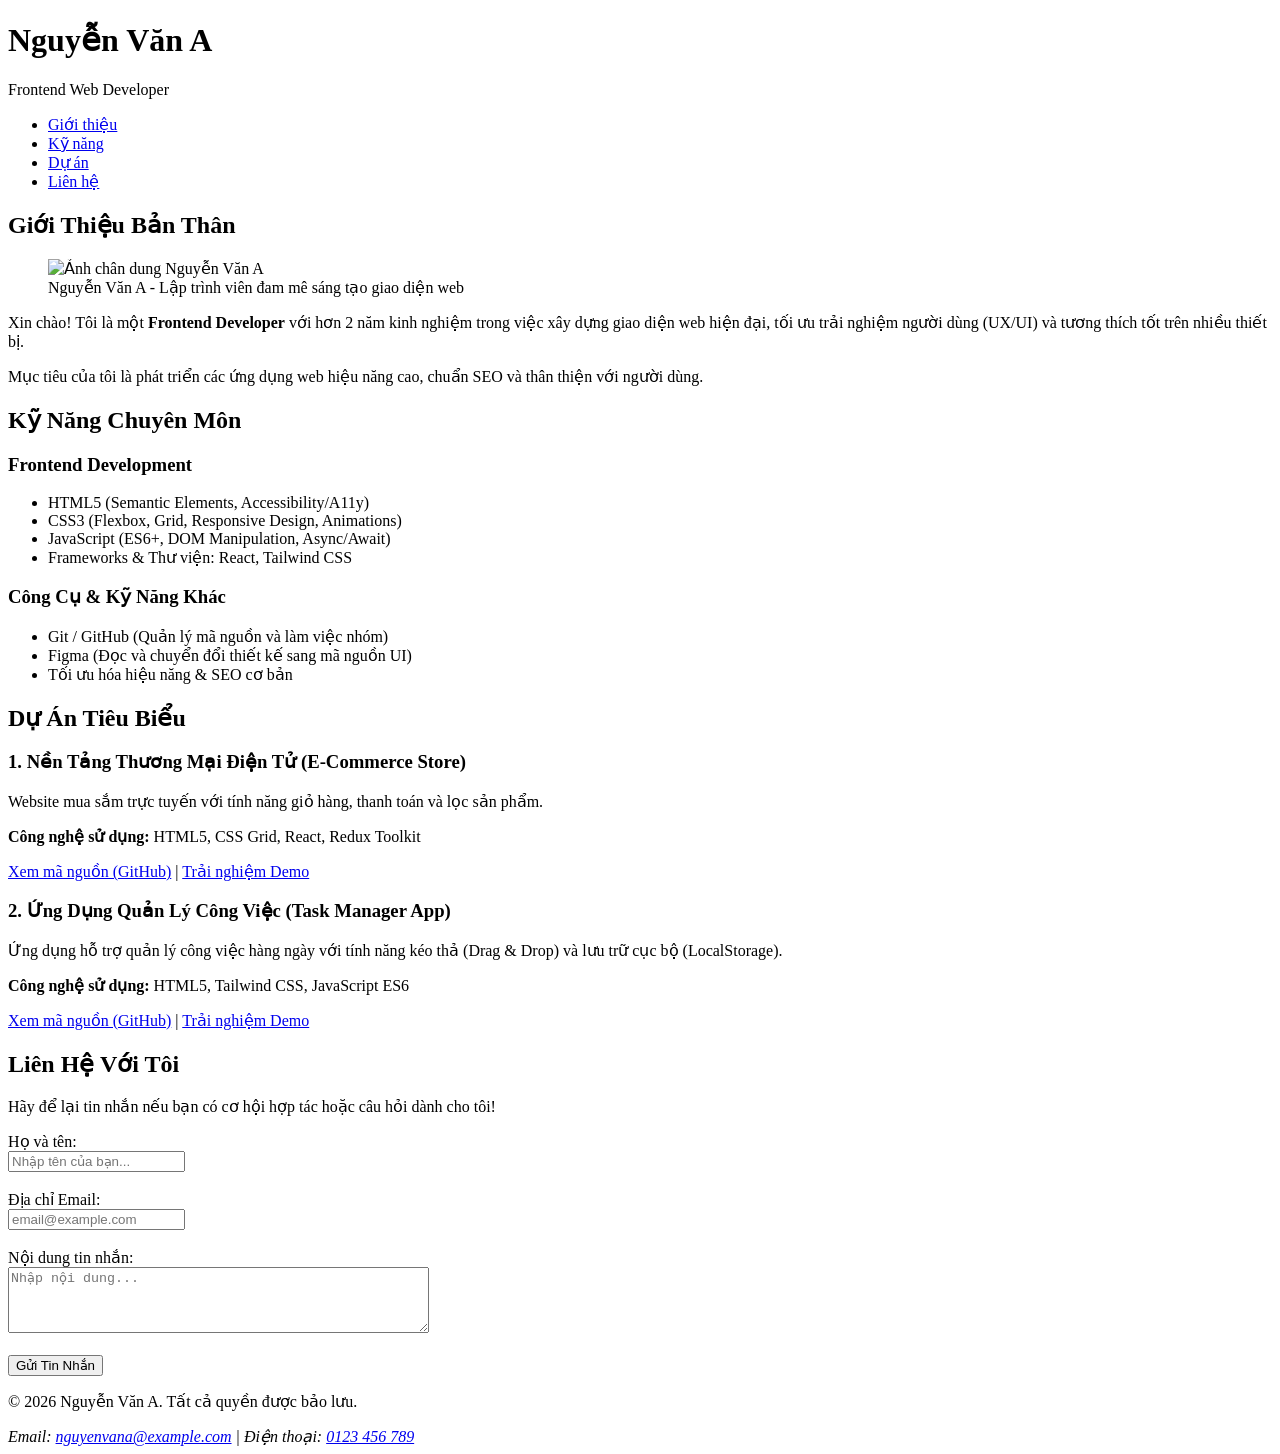
==== index.html @ a8790e59 "trang_gioi_thieu" ====
<!DOCTYPE html>
<html lang="vi">
<head>
    <meta charset="UTF-8">
    <meta name="viewport" content="width=device-width, initial-scale=1.0">
    <meta name="description" content="Portfolio cá nhân - Lập trình viên Web Frontend">
    <title>Portfolio Cá Nhân | Nguyễn Văn A</title>
</head>
<body>

    <!-- ==========================================
         1. KHỐI HEADER (<header>)
         - Vai trò ngữ nghĩa: Đại diện cho phần đầu trang, chứa thông tin định danh (Logo/Tên) 
           và điều hướng chính của trang web.
    ========================================== -->
    <header>
        <div class="logo">
            <!-- <h1>: Tiêu đề quan trọng nhất của trang web (Heading Level 1) -->
            <h1>Nguyễn Văn A</h1>
            <p>Frontend Web Developer</p>
        </div>

        <!-- ==========================================
             KHỐI NAV (<nav>)
             - Vai trò ngữ nghĩa: Chứa danh sách các liên kết điều hướng chính (navigation menu) 
               giúp người dùng và công cụ tìm kiếm dễ dàng duyệt qua các phần của website.
        ========================================== -->
        <nav aria-label="Điều hướng chính">
            <ul>
                <li><a href="#about">Giới thiệu</a></li>
                <li><a href="#skills">Kỹ năng</a></li>
                <li><a href="#projects">Dự án</a></li>
                <li><a href="#contact">Liên hệ</a></li>
            </ul>
        </nav>
    </header>

    <!-- ==========================================
         2. KHỐI MAIN (<main>)
         - Vai trò ngữ nghĩa: Chứa nội dung chính, độc nhất của tài liệu HTML.
           Mỗi trang chỉ nên có DUY NHẤT một thẻ <main> và không chứa nội dung lặp lại 
           như header, footer hay sidebar chung.
    ========================================== -->
    <main>

        <!-- ==========================================
             SECTION 1: GIỚI THIỆU BẢN THÂN (<section id="about">)
             - Vai trò ngữ nghĩa: Định nghĩa một phân đoạn nội dung độc lập theo chủ đề 
               (ở đây là giới thiệu tóm tắt bản thân và định hướng).
        ========================================== -->
        <section id="about" aria-labelledby="about-heading">
            <h2 id="about-heading">Giới Thiệu Bản Thân</h2>
            <article>
                <!-- <figure> & <figcaption>: Chứa hình ảnh minh họa và chú thích đi kèm -->
                <figure>
                    <img src="avatar.jpg" alt="Ảnh chân dung Nguyễn Văn A" width="180" height="180">
                    <figcaption>Nguyễn Văn A - Lập trình viên đam mê sáng tạo giao diện web</figcaption>
                </figure>
                <p>
                    Xin chào! Tôi là một <strong>Frontend Developer</strong> với hơn 2 năm kinh nghiệm trong việc xây dựng
                    giao diện web hiện đại, tối ưu trải nghiệm người dùng (UX/UI) và tương thích tốt trên nhiều thiết bị.
                </p>
                <p>
                    Mục tiêu của tôi là phát triển các ứng dụng web hiệu năng cao, chuẩn SEO và thân thiện với người dùng.
                </p>
            </article>
        </section>

        <!-- ==========================================
             SECTION 2: KỸ NĂNG CHUYÊN MÔN (<section id="skills">)
             - Vai trò ngữ nghĩa: Phân đoạn nội dung liệt kê các kỹ năng công nghệ và công cụ sử dụng.
        ========================================== -->
        <section id="skills" aria-labelledby="skills-heading">
            <h2 id="skills-heading">Kỹ Năng Chuyên Môn</h2>
            
            <div>
                <h3>Frontend Development</h3>
                <ul>
                    <li>HTML5 (Semantic Elements, Accessibility/A11y)</li>
                    <li>CSS3 (Flexbox, Grid, Responsive Design, Animations)</li>
                    <li>JavaScript (ES6+, DOM Manipulation, Async/Await)</li>
                    <li>Frameworks & Thư viện: React, Tailwind CSS</li>
                </ul>
            </div>

            <div>
                <h3>Công Cụ & Kỹ Năng Khác</h3>
                <ul>
                    <li>Git / GitHub (Quản lý mã nguồn và làm việc nhóm)</li>
                    <li>Figma (Đọc và chuyển đổi thiết kế sang mã nguồn UI)</li>
                    <li>Tối ưu hóa hiệu năng & SEO cơ bản</li>
                </ul>
            </div>
        </section>

        <!-- ==========================================
             SECTION 3: DỰ ÁN TIÊU BIỂU (<section id="projects">)
             - Vai trò ngữ nghĩa: Phân đoạn trưng bày các sản phẩm/dự án đã hoàn thành.
             - <article>: Mỗi dự án là một khối nội dung độc lập, có thể tái sử dụng hoặc trích xuất riêng biệt.
        ========================================== -->
        <section id="projects" aria-labelledby="projects-heading">
            <h2 id="projects-heading">Dự Án Tiêu Biểu</h2>

            <!-- Dự án 1 -->
            <article>
                <h3>1. Nền Tảng Thương Mại Điện Tử (E-Commerce Store)</h3>
                <p>Website mua sắm trực tuyến với tính năng giỏ hàng, thanh toán và lọc sản phẩm.</p>
                <p><strong>Công nghệ sử dụng:</strong> HTML5, CSS Grid, React, Redux Toolkit</p>
                <p>
                    <a href="https://github.com/example/ecommerce" target="_blank" rel="noopener noreferrer">Xem mã nguồn (GitHub)</a> | 
                    <a href="https://example.com/demo1" target="_blank" rel="noopener noreferrer">Trải nghiệm Demo</a>
                </p>
            </article>

            <!-- Dự án 2 -->
            <article>
                <h3>2. Ứng Dụng Quản Lý Công Việc (Task Manager App)</h3>
                <p>Ứng dụng hỗ trợ quản lý công việc hàng ngày với tính năng kéo thả (Drag & Drop) và lưu trữ cục bộ (LocalStorage).</p>
                <p><strong>Công nghệ sử dụng:</strong> HTML5, Tailwind CSS, JavaScript ES6</p>
                <p>
                    <a href="https://github.com/example/task-manager" target="_blank" rel="noopener noreferrer">Xem mã nguồn (GitHub)</a> | 
                    <a href="https://example.com/demo2" target="_blank" rel="noopener noreferrer">Trải nghiệm Demo</a>
                </p>
            </article>
        </section>

        <!-- ==========================================
             SECTION 4: LIÊN HỆ (<section id="contact">)
             - Vai trò ngữ nghĩa: Phân đoạn cung cấp form hoặc thông tin kết nối trực tiếp.
        ========================================== -->
        <section id="contact" aria-labelledby="contact-heading">
            <h2 id="contact-heading">Liên Hệ Với Tôi</h2>
            <p>Hãy để lại tin nhắn nếu bạn có cơ hội hợp tác hoặc câu hỏi dành cho tôi!</p>
            
            <form action="#" method="post">
                <div>
                    <label for="name">Họ và tên:</label><br>
                    <input type="text" id="name" name="name" required placeholder="Nhập tên của bạn...">
                </div>
                <br>
                <div>
                    <label for="email">Địa chỉ Email:</label><br>
                    <input type="email" id="email" name="email" required placeholder="email@example.com">
                </div>
                <br>
                <div>
                    <label for="message">Nội dung tin nhắn:</label><br>
                    <textarea id="message" name="message" rows="4" cols="50" required placeholder="Nhập nội dung..."></textarea>
                </div>
                <br>
                <button type="submit">Gửi Tin Nhắn</button>
            </form>
        </section>

    </main>

    <!-- ==========================================
         3. KHỐI FOOTER (<footer>)
         - Vai trò ngữ nghĩa: Chân trang web, chứa thông tin bản quyền, liên kết mạng xã hội 
           hoặc thông tin pháp lý bổ sung.
    ========================================== -->
    <footer>
        <p>&copy; 2026 Nguyễn Văn A. Tất cả quyền được bảo lưu.</p>
        <!-- Thẻ <address>: Dùng riêng cho thông tin liên lạc của tác giả/chủ sở hữu -->
        <address>
            Email: <a href="mailto:nguyenvana@example.com">nguyenvana@example.com</a> | 
            Điện thoại: <a href="tel:+84123456789">0123 456 789</a>
        </address>
    </footer>

</body>
</html>
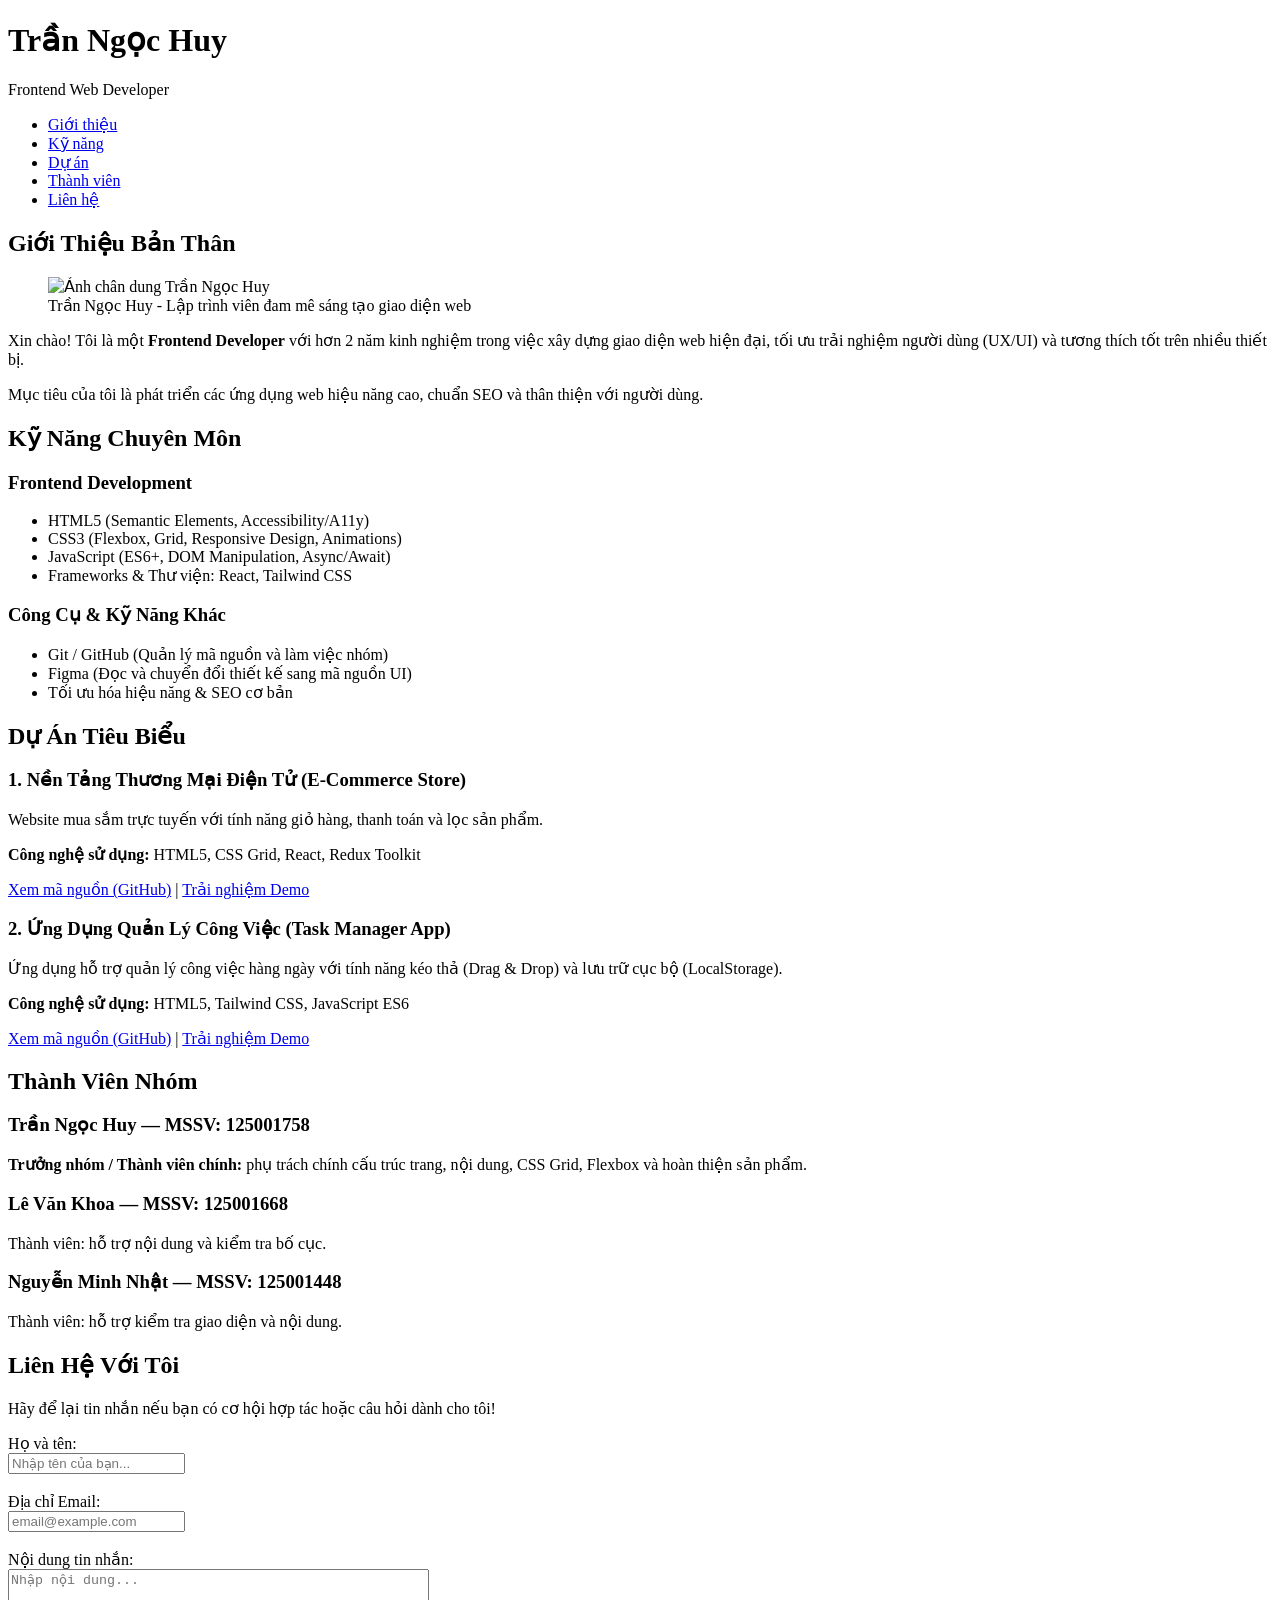
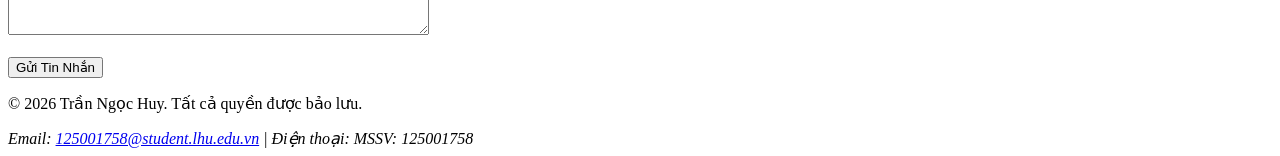
==== commit 76e01e9e: "Add files via upload" ====
--- a/index.html
+++ b/index.html
@@ -4,7 +4,7 @@
     <meta charset="UTF-8">
     <meta name="viewport" content="width=device-width, initial-scale=1.0">
     <meta name="description" content="Portfolio cá nhân - Lập trình viên Web Frontend">
-    <title>Portfolio Cá Nhân | Nguyễn Văn A</title>
+    <title>Portfolio Cá Nhân | Trần Ngọc Huy</title>
 </head>
 <body>
 
@@ -16,7 +16,7 @@
     <header>
         <div class="logo">
             <!-- <h1>: Tiêu đề quan trọng nhất của trang web (Heading Level 1) -->
-            <h1>Nguyễn Văn A</h1>
+            <h1>Trần Ngọc Huy</h1>
             <p>Frontend Web Developer</p>
         </div>
 
@@ -30,6 +30,7 @@
                 <li><a href="#about">Giới thiệu</a></li>
                 <li><a href="#skills">Kỹ năng</a></li>
                 <li><a href="#projects">Dự án</a></li>
+                <li><a href="#team">Thành viên</a></li>
                 <li><a href="#contact">Liên hệ</a></li>
             </ul>
         </nav>
@@ -53,8 +54,8 @@
             <article>
                 <!-- <figure> & <figcaption>: Chứa hình ảnh minh họa và chú thích đi kèm -->
                 <figure>
-                    <img src="avatar.jpg" alt="Ảnh chân dung Nguyễn Văn A" width="180" height="180">
-                    <figcaption>Nguyễn Văn A - Lập trình viên đam mê sáng tạo giao diện web</figcaption>
+                    <img src="avatar.jpg" alt="Ảnh chân dung Trần Ngọc Huy" width="180" height="180">
+                    <figcaption>Trần Ngọc Huy - Lập trình viên đam mê sáng tạo giao diện web</figcaption>
                 </figure>
                 <p>
                     Xin chào! Tôi là một <strong>Frontend Developer</strong> với hơn 2 năm kinh nghiệm trong việc xây dựng
@@ -124,6 +125,22 @@
             </article>
         </section>
 
+        <section id="team" aria-labelledby="team-heading">
+            <h2 id="team-heading">Thành Viên Nhóm</h2>
+            <article>
+                <h3>Trần Ngọc Huy — MSSV: 125001758</h3>
+                <p><strong>Trưởng nhóm / Thành viên chính:</strong> phụ trách chính cấu trúc trang, nội dung, CSS Grid, Flexbox và hoàn thiện sản phẩm.</p>
+            </article>
+            <article>
+                <h3>Lê Văn Khoa — MSSV: 125001668</h3>
+                <p>Thành viên: hỗ trợ nội dung và kiểm tra bố cục.</p>
+            </article>
+            <article>
+                <h3>Nguyễn Minh Nhật — MSSV: 125001448</h3>
+                <p>Thành viên: hỗ trợ kiểm tra giao diện và nội dung.</p>
+            </article>
+        </section>
+
         <!-- ==========================================
              SECTION 4: LIÊN HỆ (<section id="contact">)
              - Vai trò ngữ nghĩa: Phân đoạn cung cấp form hoặc thông tin kết nối trực tiếp.
@@ -160,11 +177,11 @@
            hoặc thông tin pháp lý bổ sung.
     ========================================== -->
     <footer>
-        <p>&copy; 2026 Nguyễn Văn A. Tất cả quyền được bảo lưu.</p>
+        <p>&copy; 2026 Trần Ngọc Huy. Tất cả quyền được bảo lưu.</p>
         <!-- Thẻ <address>: Dùng riêng cho thông tin liên lạc của tác giả/chủ sở hữu -->
         <address>
-            Email: <a href="mailto:nguyenvana@example.com">nguyenvana@example.com</a> | 
-            Điện thoại: <a href="tel:+84123456789">0123 456 789</a>
+            Email: <a href="mailto:125001758@student.lhu.edu.vn">125001758@student.lhu.edu.vn</a> | 
+            Điện thoại: <span>MSSV: 125001758</span>
         </address>
     </footer>
 
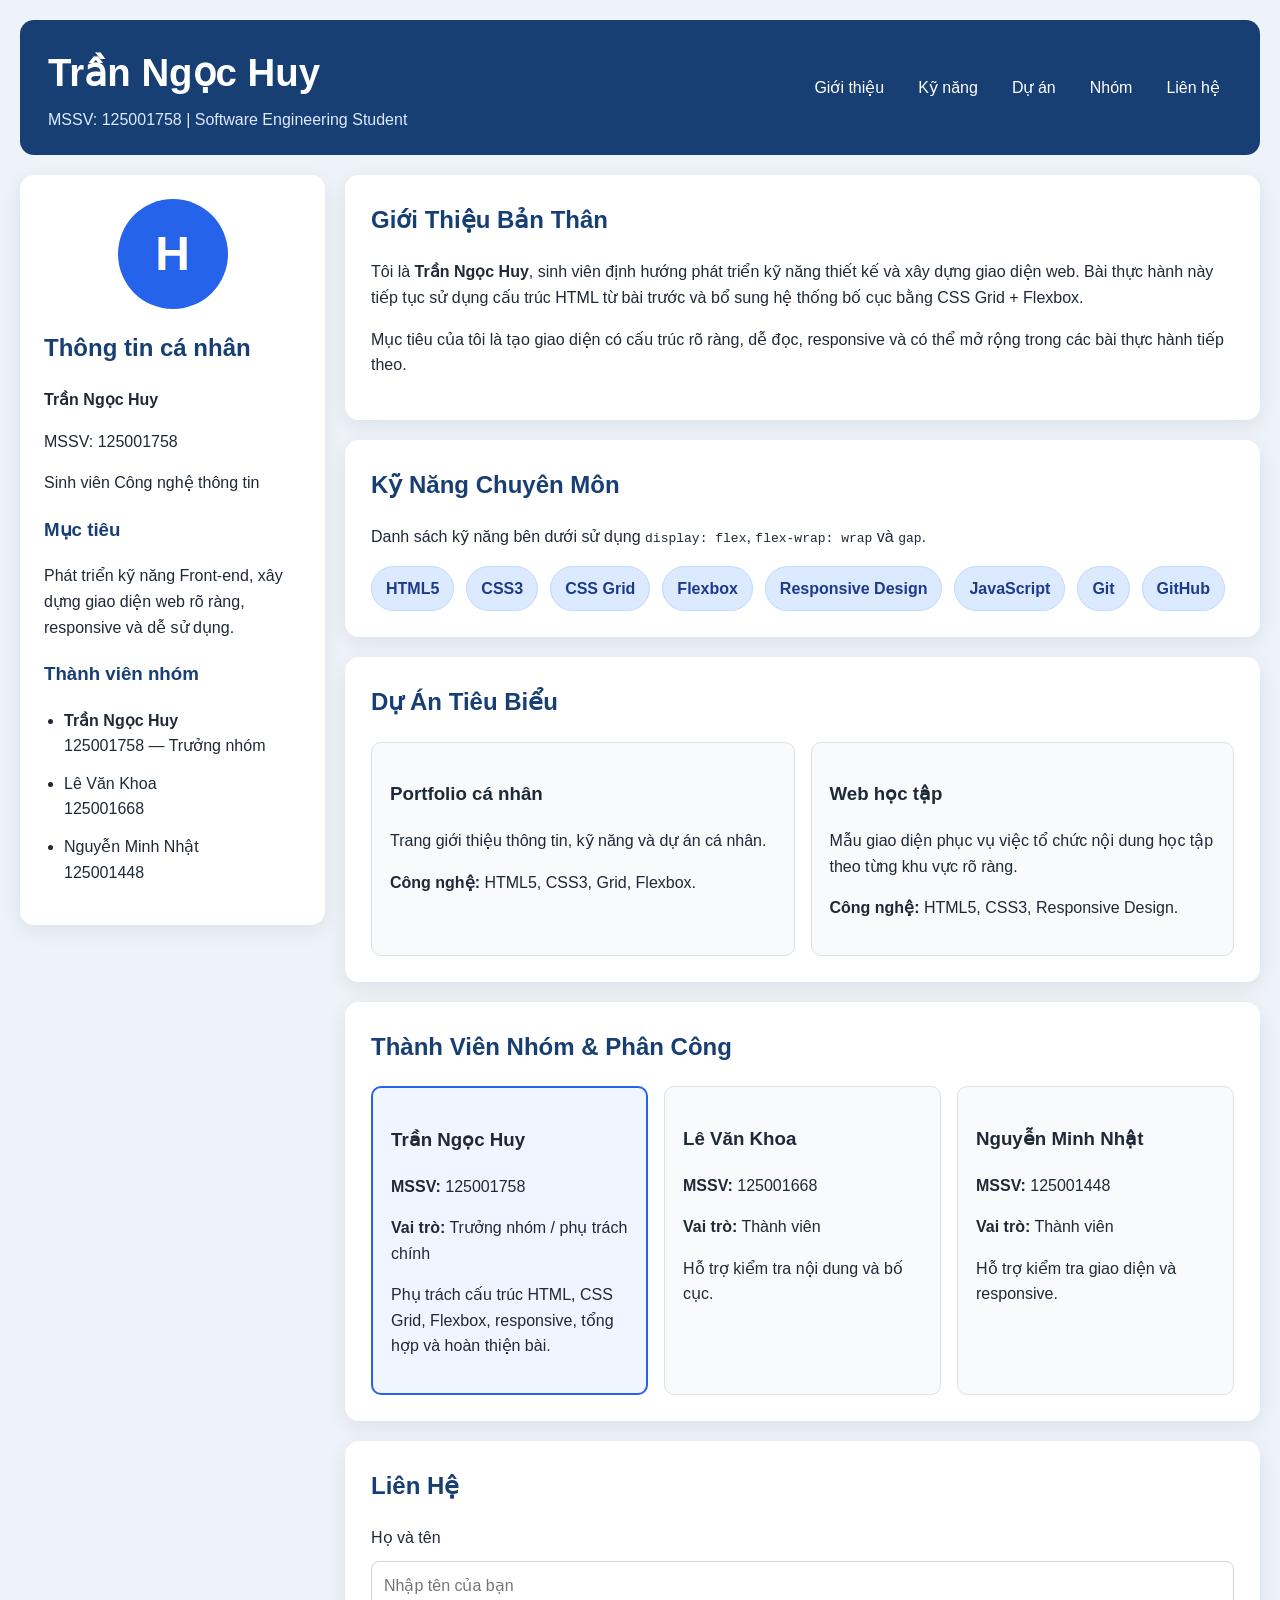
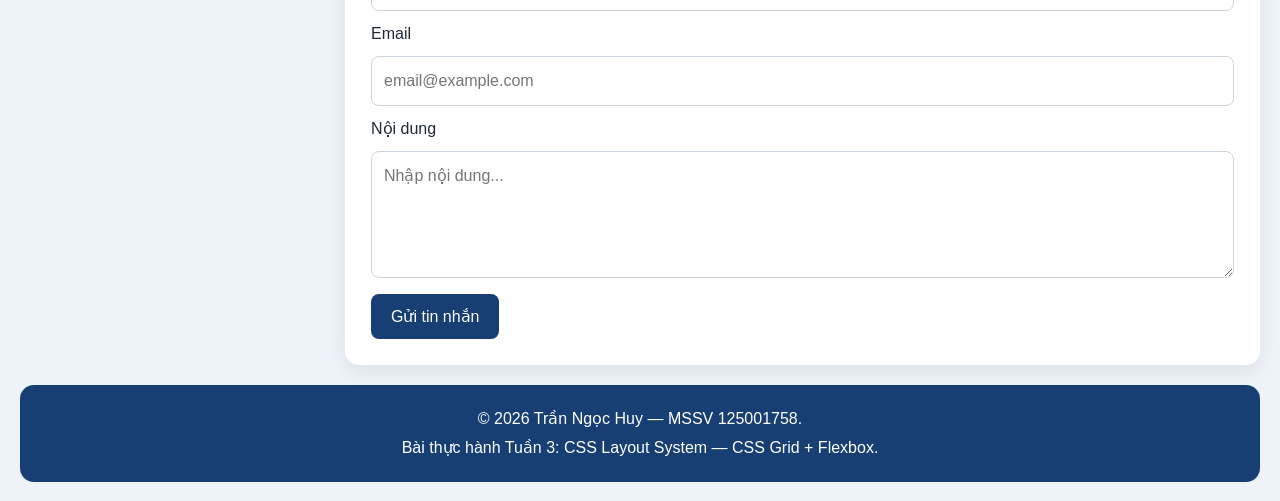
==== commit d750acc3: "Bai 3" ====
--- a/index.html
+++ b/index.html
@@ -3,187 +3,143 @@
 <head>
     <meta charset="UTF-8">
     <meta name="viewport" content="width=device-width, initial-scale=1.0">
-    <meta name="description" content="Portfolio cá nhân - Lập trình viên Web Frontend">
+    <meta name="description" content="Portfolio cá nhân - Bài thực hành CSS Grid và Flexbox">
     <title>Portfolio Cá Nhân | Trần Ngọc Huy</title>
+    <link rel="stylesheet" href="style.css">
 </head>
-<body>
 
-    <!-- ==========================================
-         1. KHỐI HEADER (<header>)
-         - Vai trò ngữ nghĩa: Đại diện cho phần đầu trang, chứa thông tin định danh (Logo/Tên) 
-           và điều hướng chính của trang web.
-    ========================================== -->
-    <header>
+<body class="page-layout">
+
+    <header class="site-header">
         <div class="logo">
-            <!-- <h1>: Tiêu đề quan trọng nhất của trang web (Heading Level 1) -->
             <h1>Trần Ngọc Huy</h1>
-            <p>Frontend Web Developer</p>
+            <p>MSSV: 125001758 | Software Engineering Student</p>
         </div>
 
-        <!-- ==========================================
-             KHỐI NAV (<nav>)
-             - Vai trò ngữ nghĩa: Chứa danh sách các liên kết điều hướng chính (navigation menu) 
-               giúp người dùng và công cụ tìm kiếm dễ dàng duyệt qua các phần của website.
-        ========================================== -->
         <nav aria-label="Điều hướng chính">
-            <ul>
+            <ul class="nav-list">
                 <li><a href="#about">Giới thiệu</a></li>
                 <li><a href="#skills">Kỹ năng</a></li>
                 <li><a href="#projects">Dự án</a></li>
-                <li><a href="#team">Thành viên</a></li>
+                <li><a href="#team">Nhóm</a></li>
                 <li><a href="#contact">Liên hệ</a></li>
             </ul>
         </nav>
     </header>
 
-    <!-- ==========================================
-         2. KHỐI MAIN (<main>)
-         - Vai trò ngữ nghĩa: Chứa nội dung chính, độc nhất của tài liệu HTML.
-           Mỗi trang chỉ nên có DUY NHẤT một thẻ <main> và không chứa nội dung lặp lại 
-           như header, footer hay sidebar chung.
-    ========================================== -->
-    <main>
+    <aside class="sidebar" aria-label="Thông tin nhanh">
+        <div class="avatar" aria-hidden="true">H</div>
 
-        <!-- ==========================================
-             SECTION 1: GIỚI THIỆU BẢN THÂN (<section id="about">)
-             - Vai trò ngữ nghĩa: Định nghĩa một phân đoạn nội dung độc lập theo chủ đề 
-               (ở đây là giới thiệu tóm tắt bản thân và định hướng).
-        ========================================== -->
-        <section id="about" aria-labelledby="about-heading">
-            <h2 id="about-heading">Giới Thiệu Bản Thân</h2>
-            <article>
-                <!-- <figure> & <figcaption>: Chứa hình ảnh minh họa và chú thích đi kèm -->
-                <figure>
-                    <img src="avatar.jpg" alt="Ảnh chân dung Trần Ngọc Huy" width="180" height="180">
-                    <figcaption>Trần Ngọc Huy - Lập trình viên đam mê sáng tạo giao diện web</figcaption>
-                </figure>
-                <p>
-                    Xin chào! Tôi là một <strong>Frontend Developer</strong> với hơn 2 năm kinh nghiệm trong việc xây dựng
-                    giao diện web hiện đại, tối ưu trải nghiệm người dùng (UX/UI) và tương thích tốt trên nhiều thiết bị.
-                </p>
-                <p>
-                    Mục tiêu của tôi là phát triển các ứng dụng web hiệu năng cao, chuẩn SEO và thân thiện với người dùng.
-                </p>
-            </article>
+        <h2>Thông tin cá nhân</h2>
+        <p><strong>Trần Ngọc Huy</strong></p>
+        <p>MSSV: 125001758</p>
+        <p>Sinh viên Công nghệ thông tin</p>
+
+        <h3>Mục tiêu</h3>
+        <p>Phát triển kỹ năng Front-end, xây dựng giao diện web rõ ràng, responsive và dễ sử dụng.</p>
+
+        <h3>Thành viên nhóm</h3>
+        <ul class="member-list">
+            <li><strong>Trần Ngọc Huy</strong><br>125001758 — Trưởng nhóm</li>
+            <li>Lê Văn Khoa<br>125001668</li>
+            <li>Nguyễn Minh Nhật<br>125001448</li>
+        </ul>
+    </aside>
+
+    <main class="main-content">
+        <section id="about" class="card">
+            <h2>Giới Thiệu Bản Thân</h2>
+            <p>
+                Tôi là <strong>Trần Ngọc Huy</strong>, sinh viên định hướng phát triển kỹ năng thiết kế và xây dựng giao diện web.
+                Bài thực hành này tiếp tục sử dụng cấu trúc HTML từ bài trước và bổ sung hệ thống bố cục bằng CSS Grid + Flexbox.
+            </p>
+            <p>
+                Mục tiêu của tôi là tạo giao diện có cấu trúc rõ ràng, dễ đọc, responsive và có thể mở rộng trong các bài thực hành tiếp theo.
+            </p>
         </section>
 
-        <!-- ==========================================
-             SECTION 2: KỸ NĂNG CHUYÊN MÔN (<section id="skills">)
-             - Vai trò ngữ nghĩa: Phân đoạn nội dung liệt kê các kỹ năng công nghệ và công cụ sử dụng.
-        ========================================== -->
-        <section id="skills" aria-labelledby="skills-heading">
-            <h2 id="skills-heading">Kỹ Năng Chuyên Môn</h2>
-            
-            <div>
-                <h3>Frontend Development</h3>
-                <ul>
-                    <li>HTML5 (Semantic Elements, Accessibility/A11y)</li>
-                    <li>CSS3 (Flexbox, Grid, Responsive Design, Animations)</li>
-                    <li>JavaScript (ES6+, DOM Manipulation, Async/Await)</li>
-                    <li>Frameworks & Thư viện: React, Tailwind CSS</li>
-                </ul>
-            </div>
+        <section id="skills" class="card">
+            <h2>Kỹ Năng Chuyên Môn</h2>
+            <p>Danh sách kỹ năng bên dưới sử dụng <code>display: flex</code>, <code>flex-wrap: wrap</code> và <code>gap</code>.</p>
 
-            <div>
-                <h3>Công Cụ & Kỹ Năng Khác</h3>
-                <ul>
-                    <li>Git / GitHub (Quản lý mã nguồn và làm việc nhóm)</li>
-                    <li>Figma (Đọc và chuyển đổi thiết kế sang mã nguồn UI)</li>
-                    <li>Tối ưu hóa hiệu năng & SEO cơ bản</li>
-                </ul>
+            <div class="skills-list">
+                <span class="skill-tag">HTML5</span>
+                <span class="skill-tag">CSS3</span>
+                <span class="skill-tag">CSS Grid</span>
+                <span class="skill-tag">Flexbox</span>
+                <span class="skill-tag">Responsive Design</span>
+                <span class="skill-tag">JavaScript</span>
+                <span class="skill-tag">Git</span>
+                <span class="skill-tag">GitHub</span>
             </div>
         </section>
 
-        <!-- ==========================================
-             SECTION 3: DỰ ÁN TIÊU BIỂU (<section id="projects">)
-             - Vai trò ngữ nghĩa: Phân đoạn trưng bày các sản phẩm/dự án đã hoàn thành.
-             - <article>: Mỗi dự án là một khối nội dung độc lập, có thể tái sử dụng hoặc trích xuất riêng biệt.
-        ========================================== -->
-        <section id="projects" aria-labelledby="projects-heading">
-            <h2 id="projects-heading">Dự Án Tiêu Biểu</h2>
+        <section id="projects" class="card">
+            <h2>Dự Án Tiêu Biểu</h2>
 
-            <!-- Dự án 1 -->
-            <article>
-                <h3>1. Nền Tảng Thương Mại Điện Tử (E-Commerce Store)</h3>
-                <p>Website mua sắm trực tuyến với tính năng giỏ hàng, thanh toán và lọc sản phẩm.</p>
-                <p><strong>Công nghệ sử dụng:</strong> HTML5, CSS Grid, React, Redux Toolkit</p>
-                <p>
-                    <a href="https://github.com/example/ecommerce" target="_blank" rel="noopener noreferrer">Xem mã nguồn (GitHub)</a> | 
-                    <a href="https://example.com/demo1" target="_blank" rel="noopener noreferrer">Trải nghiệm Demo</a>
-                </p>
-            </article>
+            <div class="project-grid">
+                <article class="project-card">
+                    <h3>Portfolio cá nhân</h3>
+                    <p>Trang giới thiệu thông tin, kỹ năng và dự án cá nhân.</p>
+                    <p><strong>Công nghệ:</strong> HTML5, CSS3, Grid, Flexbox.</p>
+                </article>
 
-            <!-- Dự án 2 -->
-            <article>
-                <h3>2. Ứng Dụng Quản Lý Công Việc (Task Manager App)</h3>
-                <p>Ứng dụng hỗ trợ quản lý công việc hàng ngày với tính năng kéo thả (Drag & Drop) và lưu trữ cục bộ (LocalStorage).</p>
-                <p><strong>Công nghệ sử dụng:</strong> HTML5, Tailwind CSS, JavaScript ES6</p>
-                <p>
-                    <a href="https://github.com/example/task-manager" target="_blank" rel="noopener noreferrer">Xem mã nguồn (GitHub)</a> | 
-                    <a href="https://example.com/demo2" target="_blank" rel="noopener noreferrer">Trải nghiệm Demo</a>
-                </p>
-            </article>
+                <article class="project-card">
+                    <h3>Web học tập</h3>
+                    <p>Mẫu giao diện phục vụ việc tổ chức nội dung học tập theo từng khu vực rõ ràng.</p>
+                    <p><strong>Công nghệ:</strong> HTML5, CSS3, Responsive Design.</p>
+                </article>
+            </div>
         </section>
 
-        <section id="team" aria-labelledby="team-heading">
-            <h2 id="team-heading">Thành Viên Nhóm</h2>
-            <article>
-                <h3>Trần Ngọc Huy — MSSV: 125001758</h3>
-                <p><strong>Trưởng nhóm / Thành viên chính:</strong> phụ trách chính cấu trúc trang, nội dung, CSS Grid, Flexbox và hoàn thiện sản phẩm.</p>
-            </article>
-            <article>
-                <h3>Lê Văn Khoa — MSSV: 125001668</h3>
-                <p>Thành viên: hỗ trợ nội dung và kiểm tra bố cục.</p>
-            </article>
-            <article>
-                <h3>Nguyễn Minh Nhật — MSSV: 125001448</h3>
-                <p>Thành viên: hỗ trợ kiểm tra giao diện và nội dung.</p>
-            </article>
+        <section id="team" class="card">
+            <h2>Thành Viên Nhóm & Phân Công</h2>
+
+            <div class="team-grid">
+                <article class="member-card leader">
+                    <h3>Trần Ngọc Huy</h3>
+                    <p><strong>MSSV:</strong> 125001758</p>
+                    <p><strong>Vai trò:</strong> Trưởng nhóm / phụ trách chính</p>
+                    <p>Phụ trách cấu trúc HTML, CSS Grid, Flexbox, responsive, tổng hợp và hoàn thiện bài.</p>
+                </article>
+
+                <article class="member-card">
+                    <h3>Lê Văn Khoa</h3>
+                    <p><strong>MSSV:</strong> 125001668</p>
+                    <p><strong>Vai trò:</strong> Thành viên</p>
+                    <p>Hỗ trợ kiểm tra nội dung và bố cục.</p>
+                </article>
+
+                <article class="member-card">
+                    <h3>Nguyễn Minh Nhật</h3>
+                    <p><strong>MSSV:</strong> 125001448</p>
+                    <p><strong>Vai trò:</strong> Thành viên</p>
+                    <p>Hỗ trợ kiểm tra giao diện và responsive.</p>
+                </article>
+            </div>
         </section>
 
-        <!-- ==========================================
-             SECTION 4: LIÊN HỆ (<section id="contact">)
-             - Vai trò ngữ nghĩa: Phân đoạn cung cấp form hoặc thông tin kết nối trực tiếp.
-        ========================================== -->
-        <section id="contact" aria-labelledby="contact-heading">
-            <h2 id="contact-heading">Liên Hệ Với Tôi</h2>
-            <p>Hãy để lại tin nhắn nếu bạn có cơ hội hợp tác hoặc câu hỏi dành cho tôi!</p>
-            
-            <form action="#" method="post">
-                <div>
-                    <label for="name">Họ và tên:</label><br>
-                    <input type="text" id="name" name="name" required placeholder="Nhập tên của bạn...">
-                </div>
-                <br>
-                <div>
-                    <label for="email">Địa chỉ Email:</label><br>
-                    <input type="email" id="email" name="email" required placeholder="email@example.com">
-                </div>
-                <br>
-                <div>
-                    <label for="message">Nội dung tin nhắn:</label><br>
-                    <textarea id="message" name="message" rows="4" cols="50" required placeholder="Nhập nội dung..."></textarea>
-                </div>
-                <br>
-                <button type="submit">Gửi Tin Nhắn</button>
+        <section id="contact" class="card">
+            <h2>Liên Hệ</h2>
+            <form action="#" method="post" class="contact-form">
+                <label for="name">Họ và tên</label>
+                <input type="text" id="name" name="name" placeholder="Nhập tên của bạn">
+
+                <label for="email">Email</label>
+                <input type="email" id="email" name="email" placeholder="email@example.com">
+
+                <label for="message">Nội dung</label>
+                <textarea id="message" name="message" rows="4" placeholder="Nhập nội dung..."></textarea>
+
+                <button type="submit">Gửi tin nhắn</button>
             </form>
         </section>
-
     </main>
 
-    <!-- ==========================================
-         3. KHỐI FOOTER (<footer>)
-         - Vai trò ngữ nghĩa: Chân trang web, chứa thông tin bản quyền, liên kết mạng xã hội 
-           hoặc thông tin pháp lý bổ sung.
-    ========================================== -->
-    <footer>
-        <p>&copy; 2026 Trần Ngọc Huy. Tất cả quyền được bảo lưu.</p>
-        <!-- Thẻ <address>: Dùng riêng cho thông tin liên lạc của tác giả/chủ sở hữu -->
-        <address>
-            Email: <a href="mailto:125001758@student.lhu.edu.vn">125001758@student.lhu.edu.vn</a> | 
-            Điện thoại: <span>MSSV: 125001758</span>
-        </address>
+    <footer class="site-footer">
+        <p>&copy; 2026 Trần Ngọc Huy — MSSV 125001758.</p>
+        <p>Bài thực hành Tuần 3: CSS Layout System — CSS Grid + Flexbox.</p>
     </footer>
 
 </body>
-</html>+</html>
--- a/style.css
+++ b/style.css
@@ -0,0 +1,299 @@
+/* =========================================================
+   BÀI THỰC HÀNH TUẦN 3 - CSS GRID + FLEXBOX
+   Nhóm:
+   - Trần Ngọc Huy - 125001758 (trưởng nhóm / phụ trách chính)
+   - Lê Văn Khoa - 125001668
+   - Nguyễn Minh Nhật - 125001448
+   ========================================================= */
+
+* {
+    box-sizing: border-box;
+}
+
+html {
+    scroll-behavior: smooth;
+}
+
+body {
+    margin: 0;
+    font-family: Arial, Helvetica, sans-serif;
+    color: #1f2937;
+    background: #eef3f9;
+    line-height: 1.6;
+}
+
+/* =========================================================
+   1. CSS GRID - KHUNG TỔNG THỂ
+   Sidebar = 1fr, Main Content = 3fr
+   Header + Footer trải toàn bộ chiều rộng
+   ========================================================= */
+.page-layout {
+    min-height: 100vh;
+    display: grid;
+    grid-template-columns: minmax(220px, 1fr) 3fr;
+    grid-template-rows: auto 1fr auto;
+    gap: 20px;
+    padding: 20px;
+}
+
+.site-header,
+.site-footer {
+    grid-column: 1 / -1;
+}
+
+.sidebar {
+    grid-column: 1;
+}
+
+.main-content {
+    grid-column: 2;
+}
+
+/* =========================================================
+   2. HEADER + NAVIGATION DÙNG FLEXBOX
+   ========================================================= */
+.site-header {
+    display: flex;
+    justify-content: space-between;
+    align-items: center;
+    gap: 24px;
+    padding: 22px 28px;
+    background: #173f73;
+    color: #ffffff;
+    border-radius: 14px;
+}
+
+.logo h1 {
+    margin: 0;
+    font-size: clamp(1.7rem, 3vw, 2.4rem);
+}
+
+.logo p {
+    margin: 4px 0 0;
+    color: #dbeafe;
+}
+
+.nav-list {
+    display: flex;
+    flex-wrap: wrap;
+    justify-content: flex-end;
+    gap: 10px;
+    padding: 0;
+    margin: 0;
+    list-style: none;
+}
+
+.nav-list a {
+    display: block;
+    padding: 9px 12px;
+    color: #ffffff;
+    text-decoration: none;
+    border-radius: 8px;
+}
+
+.nav-list a:hover,
+.nav-list a:focus {
+    background: #ffffff;
+    color: #173f73;
+}
+
+/* =========================================================
+   3. SIDEBAR
+   ========================================================= */
+.sidebar {
+    align-self: start;
+    padding: 24px;
+    background: #ffffff;
+    border-radius: 14px;
+    box-shadow: 0 6px 20px rgba(15, 23, 42, 0.08);
+}
+
+.avatar {
+    width: 110px;
+    height: 110px;
+    margin: 0 auto 18px;
+    display: flex;
+    align-items: center;
+    justify-content: center;
+    border-radius: 50%;
+    background: #2563eb;
+    color: #ffffff;
+    font-size: 3rem;
+    font-weight: 700;
+}
+
+.sidebar h2,
+.sidebar h3 {
+    color: #173f73;
+}
+
+.member-list {
+    padding-left: 20px;
+}
+
+.member-list li {
+    margin-bottom: 12px;
+}
+
+/* =========================================================
+   4. MAIN CONTENT
+   ========================================================= */
+.main-content {
+    display: flex;
+    flex-direction: column;
+    gap: 20px;
+    min-width: 0;
+}
+
+.card {
+    padding: 26px;
+    background: #ffffff;
+    border-radius: 14px;
+    box-shadow: 0 6px 20px rgba(15, 23, 42, 0.08);
+}
+
+.card h2 {
+    margin-top: 0;
+    color: #173f73;
+}
+
+/* =========================================================
+   5. FLEXBOX - DANH SÁCH KỸ NĂNG
+   ========================================================= */
+.skills-list {
+    display: flex;
+    flex-wrap: wrap;
+    gap: 12px;
+}
+
+.skill-tag {
+    padding: 9px 14px;
+    background: #dbeafe;
+    color: #1e3a8a;
+    border: 1px solid #bfdbfe;
+    border-radius: 999px;
+    font-weight: 700;
+}
+
+/* Các khu vực con có nhiều cột */
+.project-grid,
+.team-grid {
+    display: grid;
+    gap: 16px;
+}
+
+.project-grid {
+    grid-template-columns: repeat(2, minmax(0, 1fr));
+}
+
+.team-grid {
+    grid-template-columns: repeat(3, minmax(0, 1fr));
+}
+
+.project-card,
+.member-card {
+    padding: 18px;
+    border: 1px solid #dbe2ea;
+    border-radius: 10px;
+    background: #f8fafc;
+}
+
+.member-card.leader {
+    border: 2px solid #2563eb;
+    background: #eff6ff;
+}
+
+/* =========================================================
+   6. FORM
+   ========================================================= */
+.contact-form {
+    display: flex;
+    flex-direction: column;
+    gap: 10px;
+}
+
+.contact-form input,
+.contact-form textarea,
+.contact-form button {
+    width: 100%;
+    font: inherit;
+    border-radius: 8px;
+}
+
+.contact-form input,
+.contact-form textarea {
+    padding: 11px 12px;
+    border: 1px solid #cbd5e1;
+}
+
+.contact-form button {
+    width: fit-content;
+    margin-top: 6px;
+    padding: 10px 20px;
+    border: 0;
+    background: #173f73;
+    color: #ffffff;
+    cursor: pointer;
+}
+
+/* =========================================================
+   7. FOOTER
+   ========================================================= */
+.site-footer {
+    text-align: center;
+    padding: 18px;
+    background: #173f73;
+    color: #ffffff;
+    border-radius: 14px;
+}
+
+.site-footer p {
+    margin: 3px 0;
+}
+
+/* =========================================================
+   8. RESPONSIVE - tránh vỡ layout / overlap
+   ========================================================= */
+@media (max-width: 900px) {
+    .page-layout {
+        grid-template-columns: 1fr;
+    }
+
+    .site-header,
+    .sidebar,
+    .main-content,
+    .site-footer {
+        grid-column: 1;
+    }
+
+    .site-header {
+        flex-direction: column;
+        align-items: flex-start;
+    }
+
+    .nav-list {
+        justify-content: flex-start;
+    }
+
+    .team-grid {
+        grid-template-columns: 1fr;
+    }
+}
+
+@media (max-width: 600px) {
+    .page-layout {
+        padding: 10px;
+        gap: 12px;
+    }
+
+    .site-header,
+    .sidebar,
+    .card,
+    .site-footer {
+        border-radius: 10px;
+    }
+
+    .project-grid {
+        grid-template-columns: 1fr;
+    }
+}
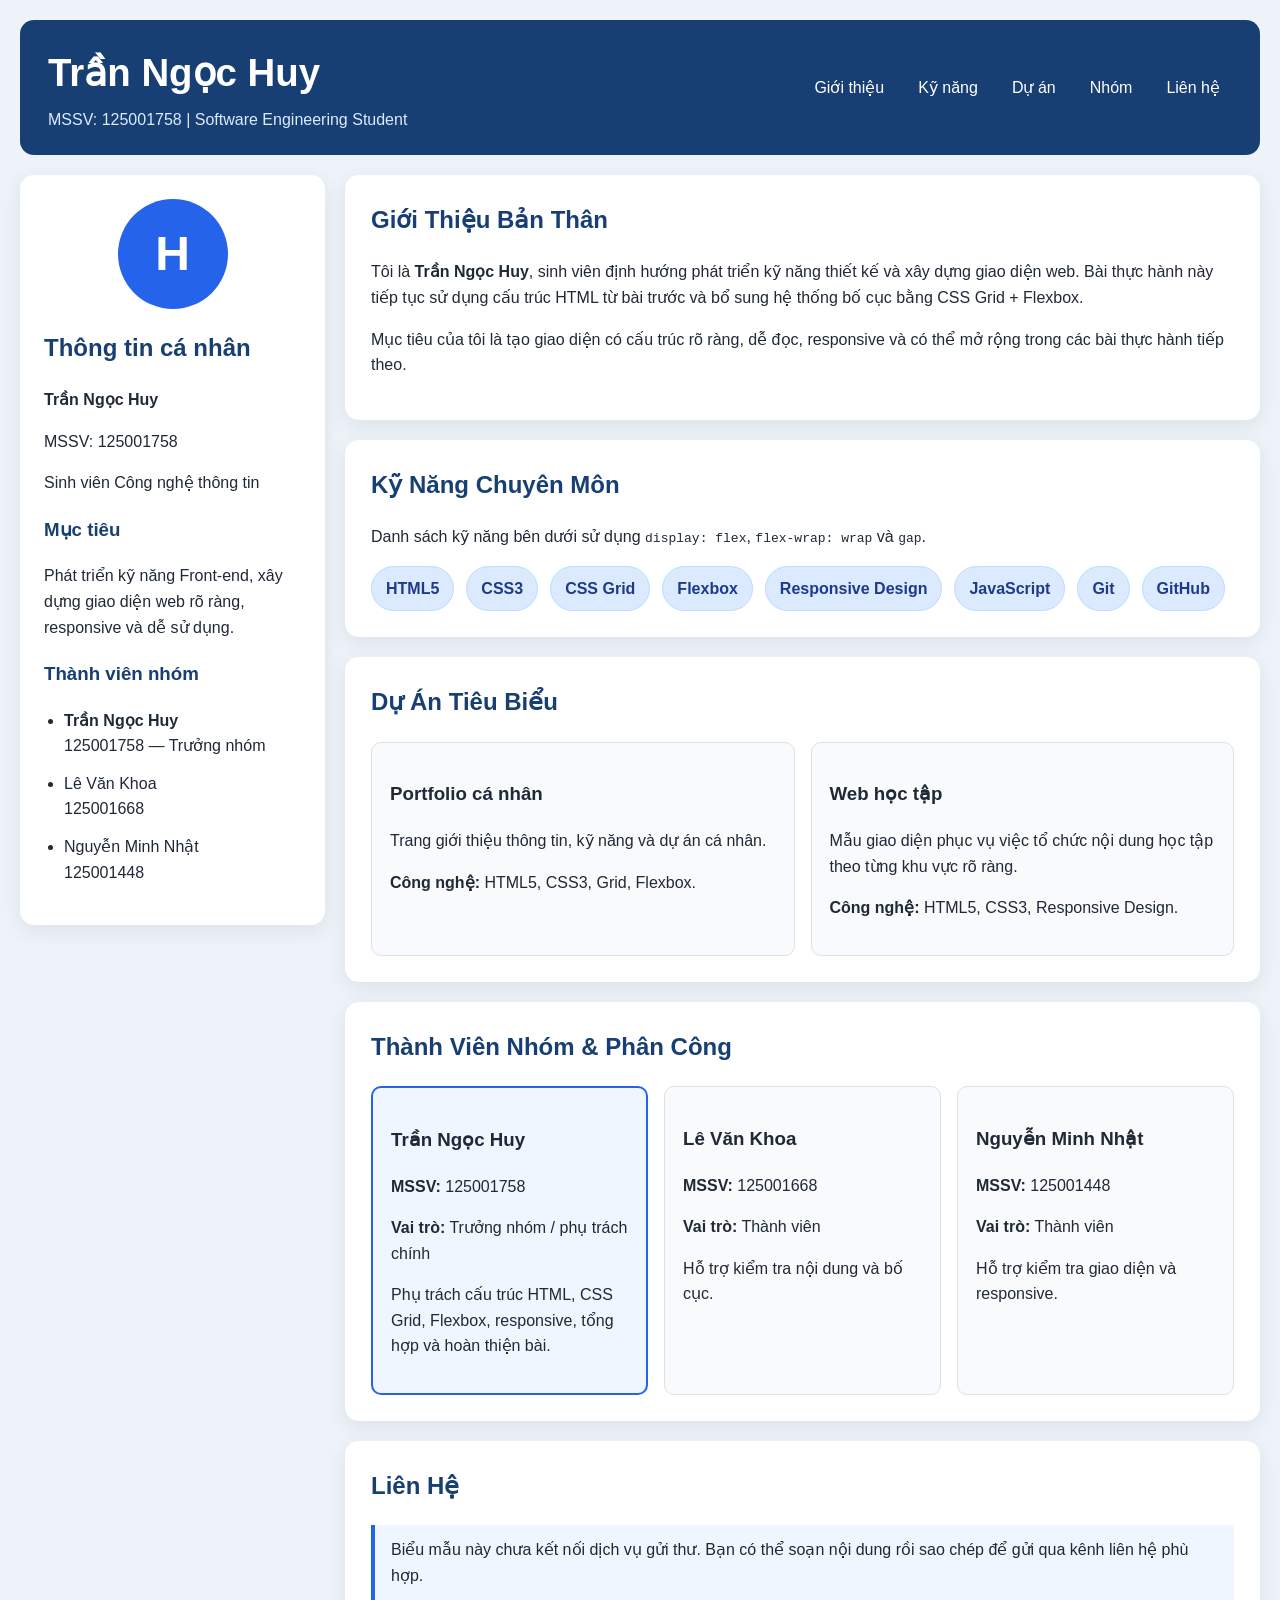
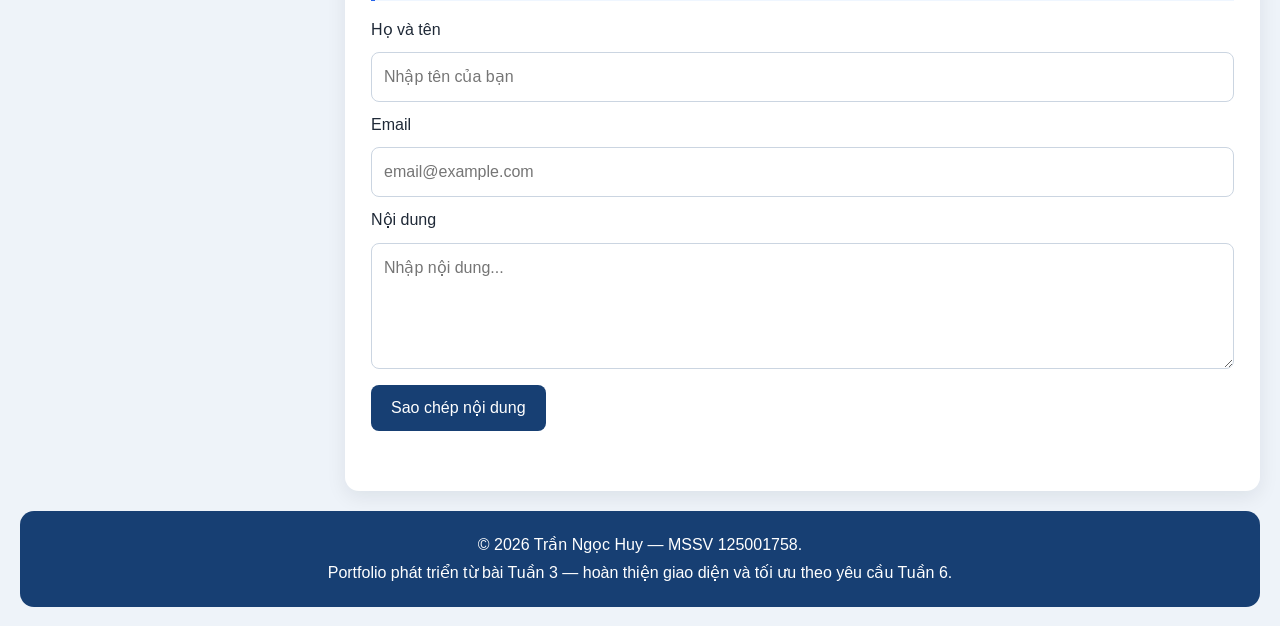
==== commit 7f6c1983: "Hoàn thiện portfolio theo checklist tuần 6" ====
--- a/index.html
+++ b/index.html
@@ -4,11 +4,14 @@
     <meta charset="UTF-8">
     <meta name="viewport" content="width=device-width, initial-scale=1.0">
     <meta name="description" content="Portfolio cá nhân - Bài thực hành CSS Grid và Flexbox">
+    <meta name="theme-color" content="#173f73">
     <title>Portfolio Cá Nhân | Trần Ngọc Huy</title>
+    <link rel="icon" href="favicon.svg" type="image/svg+xml">
     <link rel="stylesheet" href="style.css">
 </head>
 
 <body class="page-layout">
+    <a class="skip-link" href="#about">Bỏ qua điều hướng</a>
 
     <header class="site-header">
         <div class="logo">
@@ -16,7 +19,8 @@
             <p>MSSV: 125001758 | Software Engineering Student</p>
         </div>
 
-        <nav aria-label="Điều hướng chính">
+        <button class="menu-toggle" type="button" aria-controls="primary-navigation" aria-expanded="false">☰ <span>Menu</span></button>
+        <nav id="primary-navigation" aria-label="Điều hướng chính">
             <ul class="nav-list">
                 <li><a href="#about">Giới thiệu</a></li>
                 <li><a href="#skills">Kỹ năng</a></li>
@@ -121,25 +125,28 @@
 
         <section id="contact" class="card">
             <h2>Liên Hệ</h2>
-            <form action="#" method="post" class="contact-form">
+            <p class="form-note">Biểu mẫu này chưa kết nối dịch vụ gửi thư. Bạn có thể soạn nội dung rồi sao chép để gửi qua kênh liên hệ phù hợp.</p>
+            <form class="contact-form" novalidate>
                 <label for="name">Họ và tên</label>
-                <input type="text" id="name" name="name" placeholder="Nhập tên của bạn">
+                <input type="text" id="name" name="name" autocomplete="name" required minlength="2" placeholder="Nhập tên của bạn">
 
                 <label for="email">Email</label>
-                <input type="email" id="email" name="email" placeholder="email@example.com">
+                <input type="email" id="email" name="email" autocomplete="email" required placeholder="email@example.com">
 
                 <label for="message">Nội dung</label>
-                <textarea id="message" name="message" rows="4" placeholder="Nhập nội dung..."></textarea>
+                <textarea id="message" name="message" rows="4" required minlength="10" placeholder="Nhập nội dung..."></textarea>
 
-                <button type="submit">Gửi tin nhắn</button>
+                <button type="submit">Sao chép nội dung</button>
+                <p id="form-status" role="status" aria-live="polite"></p>
             </form>
         </section>
     </main>
 
     <footer class="site-footer">
         <p>&copy; 2026 Trần Ngọc Huy — MSSV 125001758.</p>
-        <p>Bài thực hành Tuần 3: CSS Layout System — CSS Grid + Flexbox.</p>
+        <p>Portfolio phát triển từ bài Tuần 3 — hoàn thiện giao diện và tối ưu theo yêu cầu Tuần 6.</p>
     </footer>
 
+    <script src="script.js" defer></script>
 </body>
 </html>
--- a/style.css
+++ b/style.css
@@ -1,11 +1,20 @@
 /* =========================================================
-   BÀI THỰC HÀNH TUẦN 3 - CSS GRID + FLEXBOX
+   PORTFOLIO: TUẦN 3 GRID/FLEXBOX → TUẦN 6 HOÀN THIỆN
    Nhóm:
    - Trần Ngọc Huy - 125001758 (trưởng nhóm / phụ trách chính)
    - Lê Văn Khoa - 125001668
    - Nguyễn Minh Nhật - 125001448
    ========================================================= */
 
+:root {
+    --color-primary: #173f73;
+    --color-accent: #2563eb;
+    --color-text: #1f2937;
+    --color-surface: #ffffff;
+    --color-border: #cbd5e1;
+    --space: 20px;
+}
+
 * {
     box-sizing: border-box;
 }
@@ -17,7 +26,7 @@
 body {
     margin: 0;
     font-family: Arial, Helvetica, sans-serif;
-    color: #1f2937;
+    color: var(--color-text);
     background: #eef3f9;
     line-height: 1.6;
 }
@@ -32,8 +41,8 @@
     display: grid;
     grid-template-columns: minmax(220px, 1fr) 3fr;
     grid-template-rows: auto 1fr auto;
-    gap: 20px;
-    padding: 20px;
+    gap: var(--space);
+    padding: var(--space);
 }
 
 .site-header,
@@ -58,7 +67,7 @@
     align-items: center;
     gap: 24px;
     padding: 22px 28px;
-    background: #173f73;
+    background: var(--color-primary);
     color: #ffffff;
     border-radius: 14px;
 }
@@ -92,9 +101,9 @@
 }
 
 .nav-list a:hover,
-.nav-list a:focus {
+.nav-list a:focus-visible {
     background: #ffffff;
-    color: #173f73;
+    color: var(--color-primary);
 }
 
 /* =========================================================
@@ -150,7 +159,9 @@
     background: #ffffff;
     border-radius: 14px;
     box-shadow: 0 6px 20px rgba(15, 23, 42, 0.08);
-}
+    transition: transform 0.2s ease, box-shadow 0.2s ease;
+}
+.card:hover { transform: translateY(-2px); box-shadow: 0 9px 24px rgba(15, 23, 42, 0.12); }
 
 .card h2 {
     margin-top: 0;
@@ -236,6 +247,15 @@
     cursor: pointer;
 }
 
+.contact-form button:hover,
+.contact-form button:focus-visible { background: #2563eb; }
+.form-note { padding: 12px 16px; border-left: 4px solid var(--color-accent); background: #eff6ff; }
+#form-status { min-height: 1.5em; margin: 0; font-weight: 700; }
+.skip-link { position: fixed; top: -100px; left: 12px; z-index: 10; padding: 10px 16px; background: #fff; color: var(--color-primary); }
+.skip-link:focus { top: 12px; }
+.menu-toggle { display: none; min-height: 44px; padding: 8px 14px; border: 1px solid #dbeafe; border-radius: 8px; background: transparent; color: #fff; font: inherit; cursor: pointer; }
+:focus-visible { outline: 3px solid #f59e0b; outline-offset: 3px; }
+
 /* =========================================================
    7. FOOTER
    ========================================================= */
@@ -296,4 +316,16 @@
     .project-grid {
         grid-template-columns: 1fr;
     }
-}
+    .js .menu-toggle { display: inline-flex; align-items: center; gap: 8px; }
+    .site-header nav { width: 100%; }
+    .js .site-header nav { display: none; }
+    .js .site-header nav.is-open { display: block; }
+    .nav-list { flex-direction: column; align-items: stretch; }
+    .nav-list a { min-height: 44px; display: flex; align-items: center; }
+    .card, .sidebar { padding: 20px; }
+}
+
+@media (prefers-reduced-motion: reduce) {
+    html { scroll-behavior: auto; }
+    *, *::before, *::after { animation-duration: 0.01ms !important; transition-duration: 0.01ms !important; }
+}
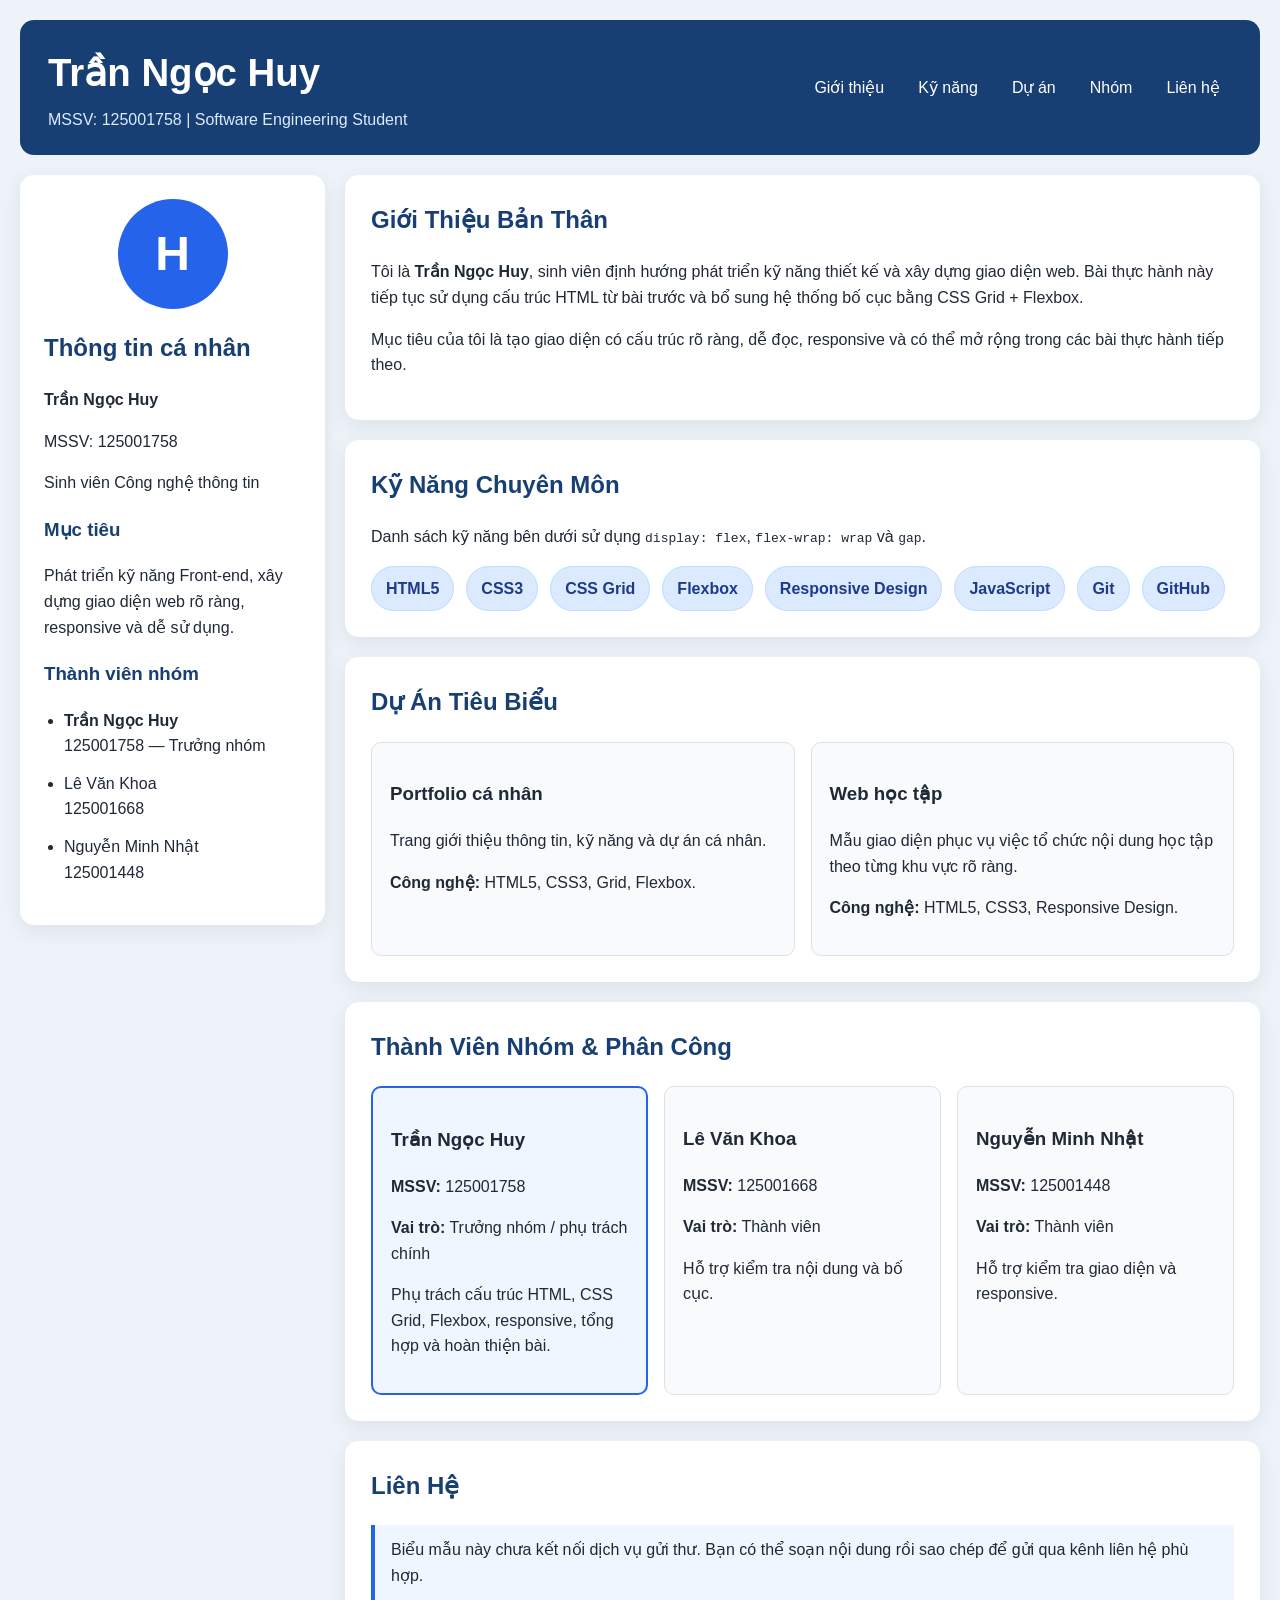
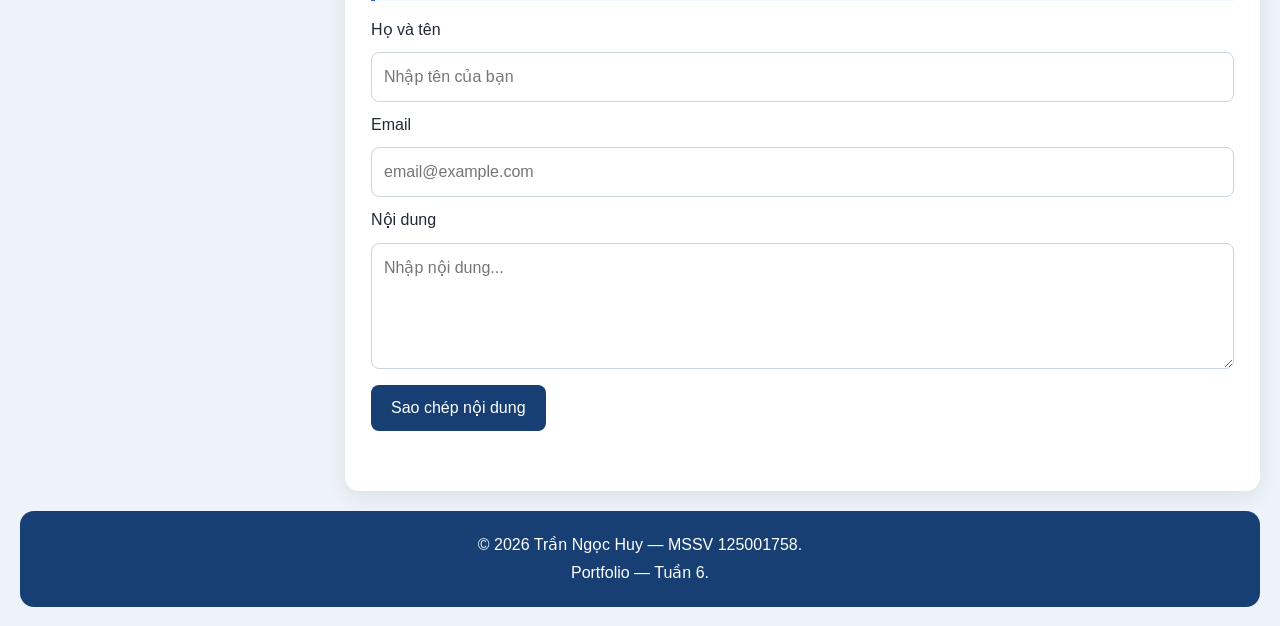
==== commit fa433b0e: "Đặt tên Portfolio Tuần 6 ngắn gọn" ====
--- a/index.html
+++ b/index.html
@@ -5,7 +5,7 @@
     <meta name="viewport" content="width=device-width, initial-scale=1.0">
     <meta name="description" content="Portfolio cá nhân - Bài thực hành CSS Grid và Flexbox">
     <meta name="theme-color" content="#173f73">
-    <title>Portfolio Cá Nhân | Trần Ngọc Huy</title>
+    <title>Portfolio — Tuần 6 | Trần Ngọc Huy</title>
     <link rel="icon" href="favicon.svg" type="image/svg+xml">
     <link rel="stylesheet" href="style.css">
 </head>
@@ -144,7 +144,7 @@
 
     <footer class="site-footer">
         <p>&copy; 2026 Trần Ngọc Huy — MSSV 125001758.</p>
-        <p>Portfolio phát triển từ bài Tuần 3 — hoàn thiện giao diện và tối ưu theo yêu cầu Tuần 6.</p>
+        <p>Portfolio — Tuần 6.</p>
     </footer>
 
     <script src="script.js" defer></script>
--- a/style.css
+++ b/style.css
@@ -1,5 +1,5 @@
 /* =========================================================
-   PORTFOLIO: TUẦN 3 GRID/FLEXBOX → TUẦN 6 HOÀN THIỆN
+   PORTFOLIO — TUẦN 6
    Nhóm:
    - Trần Ngọc Huy - 125001758 (trưởng nhóm / phụ trách chính)
    - Lê Văn Khoa - 125001668
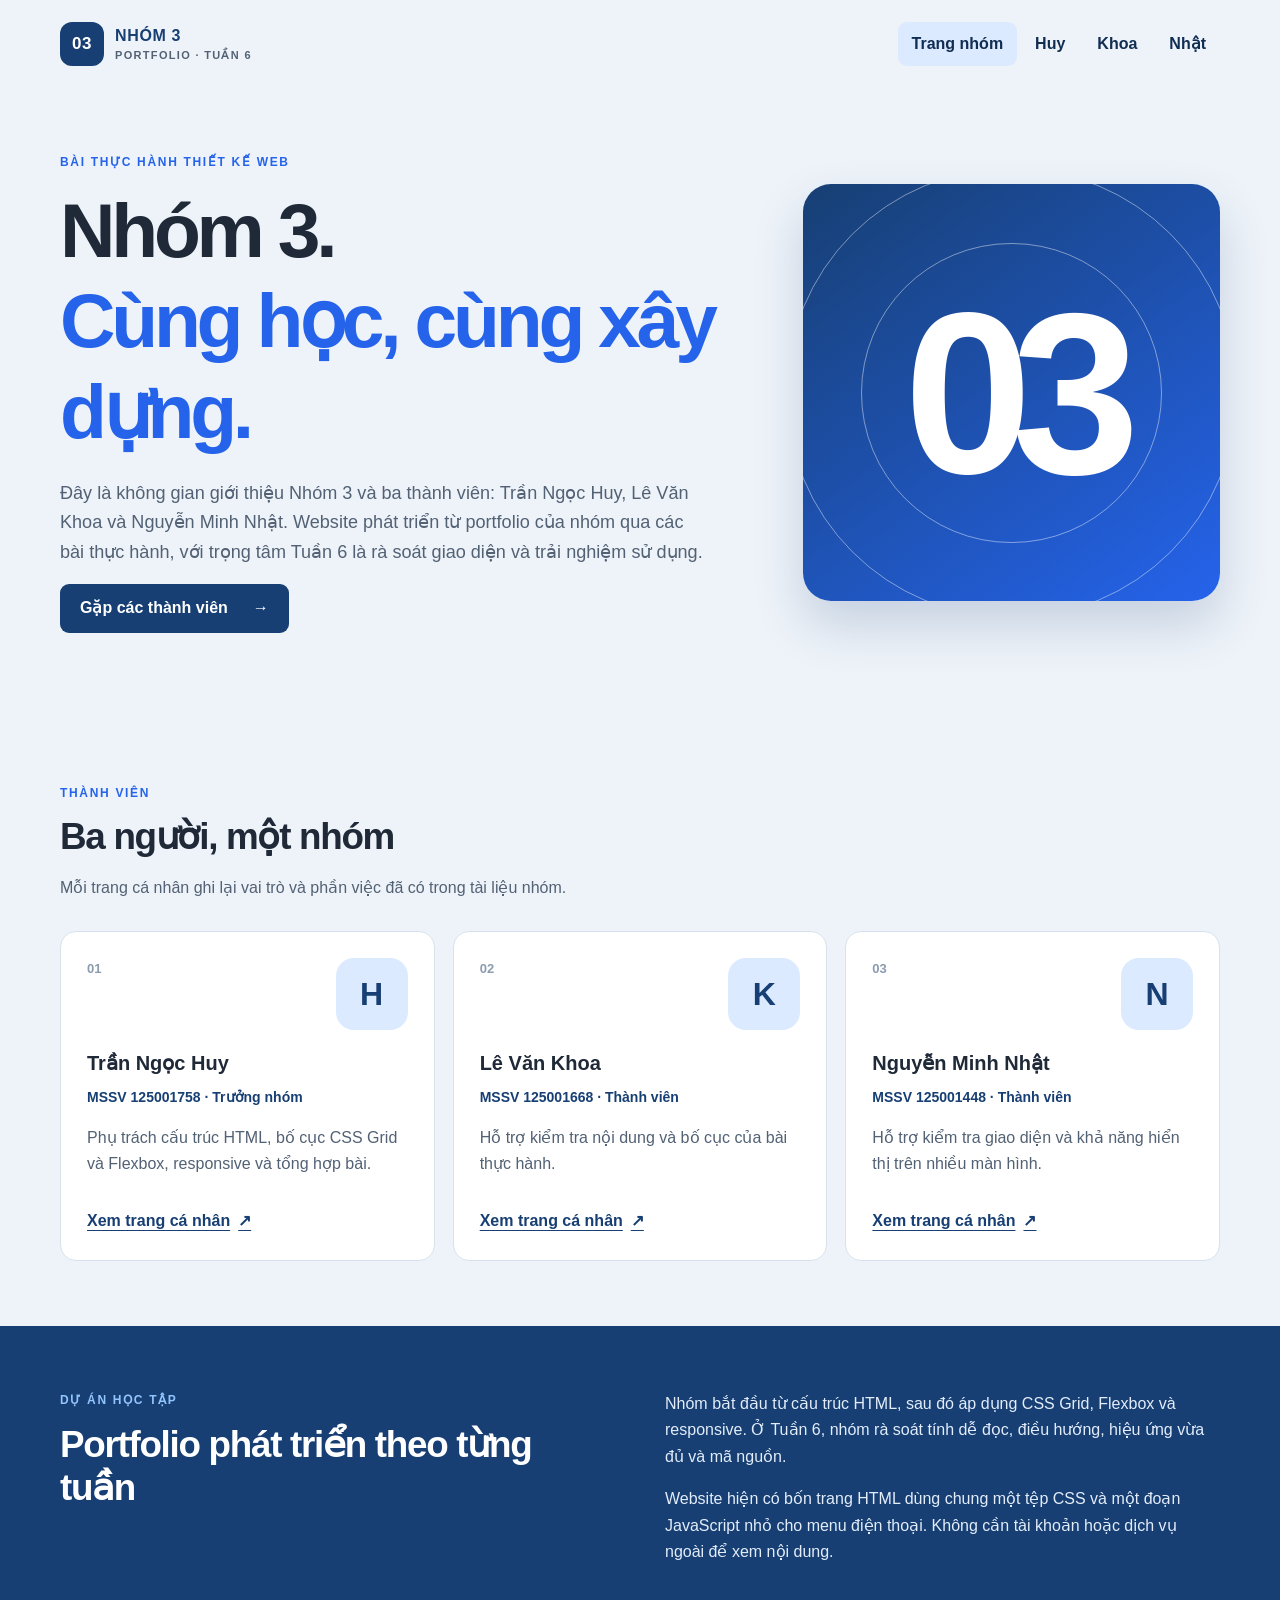
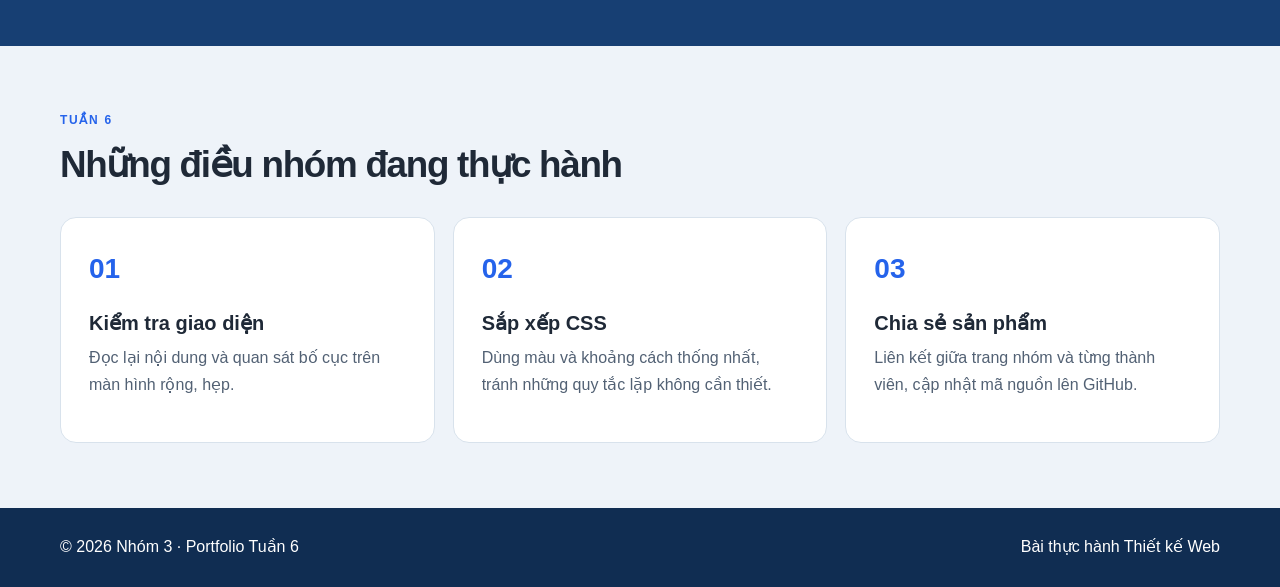
==== commit b997447f: "Tạo portfolio bốn trang cho Nhóm 3" ====
--- a/index.html
+++ b/index.html
@@ -1,152 +1,23 @@
-<!DOCTYPE html>
+<!doctype html>
 <html lang="vi">
 <head>
-    <meta charset="UTF-8">
-    <meta name="viewport" content="width=device-width, initial-scale=1.0">
-    <meta name="description" content="Portfolio cá nhân - Bài thực hành CSS Grid và Flexbox">
-    <meta name="theme-color" content="#173f73">
-    <title>Portfolio — Tuần 6 | Trần Ngọc Huy</title>
-    <link rel="icon" href="favicon.svg" type="image/svg+xml">
-    <link rel="stylesheet" href="style.css">
+  <meta charset="utf-8">
+  <meta name="viewport" content="width=device-width, initial-scale=1">
+  <meta name="theme-color" content="#173f73">
+  <meta name="description" content="Giới thiệu Nhóm 3 và ba thành viên trong bài thực hành Portfolio Tuần 6.">
+  <title>Nhóm 3 | Portfolio — Tuần 6</title>
+  <link rel="icon" href="favicon.svg" type="image/svg+xml">
+  <link rel="stylesheet" href="style.css">
+  <script src="script.js" defer></script>
 </head>
-
-<body class="page-layout">
-    <a class="skip-link" href="#about">Bỏ qua điều hướng</a>
-
-    <header class="site-header">
-        <div class="logo">
-            <h1>Trần Ngọc Huy</h1>
-            <p>MSSV: 125001758 | Software Engineering Student</p>
-        </div>
-
-        <button class="menu-toggle" type="button" aria-controls="primary-navigation" aria-expanded="false">☰ <span>Menu</span></button>
-        <nav id="primary-navigation" aria-label="Điều hướng chính">
-            <ul class="nav-list">
-                <li><a href="#about">Giới thiệu</a></li>
-                <li><a href="#skills">Kỹ năng</a></li>
-                <li><a href="#projects">Dự án</a></li>
-                <li><a href="#team">Nhóm</a></li>
-                <li><a href="#contact">Liên hệ</a></li>
-            </ul>
-        </nav>
-    </header>
-
-    <aside class="sidebar" aria-label="Thông tin nhanh">
-        <div class="avatar" aria-hidden="true">H</div>
-
-        <h2>Thông tin cá nhân</h2>
-        <p><strong>Trần Ngọc Huy</strong></p>
-        <p>MSSV: 125001758</p>
-        <p>Sinh viên Công nghệ thông tin</p>
-
-        <h3>Mục tiêu</h3>
-        <p>Phát triển kỹ năng Front-end, xây dựng giao diện web rõ ràng, responsive và dễ sử dụng.</p>
-
-        <h3>Thành viên nhóm</h3>
-        <ul class="member-list">
-            <li><strong>Trần Ngọc Huy</strong><br>125001758 — Trưởng nhóm</li>
-            <li>Lê Văn Khoa<br>125001668</li>
-            <li>Nguyễn Minh Nhật<br>125001448</li>
-        </ul>
-    </aside>
-
-    <main class="main-content">
-        <section id="about" class="card">
-            <h2>Giới Thiệu Bản Thân</h2>
-            <p>
-                Tôi là <strong>Trần Ngọc Huy</strong>, sinh viên định hướng phát triển kỹ năng thiết kế và xây dựng giao diện web.
-                Bài thực hành này tiếp tục sử dụng cấu trúc HTML từ bài trước và bổ sung hệ thống bố cục bằng CSS Grid + Flexbox.
-            </p>
-            <p>
-                Mục tiêu của tôi là tạo giao diện có cấu trúc rõ ràng, dễ đọc, responsive và có thể mở rộng trong các bài thực hành tiếp theo.
-            </p>
-        </section>
-
-        <section id="skills" class="card">
-            <h2>Kỹ Năng Chuyên Môn</h2>
-            <p>Danh sách kỹ năng bên dưới sử dụng <code>display: flex</code>, <code>flex-wrap: wrap</code> và <code>gap</code>.</p>
-
-            <div class="skills-list">
-                <span class="skill-tag">HTML5</span>
-                <span class="skill-tag">CSS3</span>
-                <span class="skill-tag">CSS Grid</span>
-                <span class="skill-tag">Flexbox</span>
-                <span class="skill-tag">Responsive Design</span>
-                <span class="skill-tag">JavaScript</span>
-                <span class="skill-tag">Git</span>
-                <span class="skill-tag">GitHub</span>
-            </div>
-        </section>
-
-        <section id="projects" class="card">
-            <h2>Dự Án Tiêu Biểu</h2>
-
-            <div class="project-grid">
-                <article class="project-card">
-                    <h3>Portfolio cá nhân</h3>
-                    <p>Trang giới thiệu thông tin, kỹ năng và dự án cá nhân.</p>
-                    <p><strong>Công nghệ:</strong> HTML5, CSS3, Grid, Flexbox.</p>
-                </article>
-
-                <article class="project-card">
-                    <h3>Web học tập</h3>
-                    <p>Mẫu giao diện phục vụ việc tổ chức nội dung học tập theo từng khu vực rõ ràng.</p>
-                    <p><strong>Công nghệ:</strong> HTML5, CSS3, Responsive Design.</p>
-                </article>
-            </div>
-        </section>
-
-        <section id="team" class="card">
-            <h2>Thành Viên Nhóm & Phân Công</h2>
-
-            <div class="team-grid">
-                <article class="member-card leader">
-                    <h3>Trần Ngọc Huy</h3>
-                    <p><strong>MSSV:</strong> 125001758</p>
-                    <p><strong>Vai trò:</strong> Trưởng nhóm / phụ trách chính</p>
-                    <p>Phụ trách cấu trúc HTML, CSS Grid, Flexbox, responsive, tổng hợp và hoàn thiện bài.</p>
-                </article>
-
-                <article class="member-card">
-                    <h3>Lê Văn Khoa</h3>
-                    <p><strong>MSSV:</strong> 125001668</p>
-                    <p><strong>Vai trò:</strong> Thành viên</p>
-                    <p>Hỗ trợ kiểm tra nội dung và bố cục.</p>
-                </article>
-
-                <article class="member-card">
-                    <h3>Nguyễn Minh Nhật</h3>
-                    <p><strong>MSSV:</strong> 125001448</p>
-                    <p><strong>Vai trò:</strong> Thành viên</p>
-                    <p>Hỗ trợ kiểm tra giao diện và responsive.</p>
-                </article>
-            </div>
-        </section>
-
-        <section id="contact" class="card">
-            <h2>Liên Hệ</h2>
-            <p class="form-note">Biểu mẫu này chưa kết nối dịch vụ gửi thư. Bạn có thể soạn nội dung rồi sao chép để gửi qua kênh liên hệ phù hợp.</p>
-            <form class="contact-form" novalidate>
-                <label for="name">Họ và tên</label>
-                <input type="text" id="name" name="name" autocomplete="name" required minlength="2" placeholder="Nhập tên của bạn">
-
-                <label for="email">Email</label>
-                <input type="email" id="email" name="email" autocomplete="email" required placeholder="email@example.com">
-
-                <label for="message">Nội dung</label>
-                <textarea id="message" name="message" rows="4" required minlength="10" placeholder="Nhập nội dung..."></textarea>
-
-                <button type="submit">Sao chép nội dung</button>
-                <p id="form-status" role="status" aria-live="polite"></p>
-            </form>
-        </section>
-    </main>
-
-    <footer class="site-footer">
-        <p>&copy; 2026 Trần Ngọc Huy — MSSV 125001758.</p>
-        <p>Portfolio — Tuần 6.</p>
-    </footer>
-
-    <script src="script.js" defer></script>
-</body>
-</html>
+<body>
+<a class="skip-link" href="#main">Bỏ qua điều hướng</a>
+<header class="site-header container"><a class="brand" href="index.html"><span class="brand-mark">03</span><span>NHÓM 3<small>PORTFOLIO · TUẦN 6</small></span></a><button class="menu-toggle" type="button" aria-controls="primary-navigation" aria-expanded="false">☰ <span>Menu</span></button><nav id="primary-navigation" aria-label="Điều hướng chính"><ul class="nav-list"><li><a href="index.html" aria-current="page">Trang nhóm</a></li><li><a href="huy.html">Huy</a></li><li><a href="khoa.html">Khoa</a></li><li><a href="nhat.html">Nhật</a></li></ul></nav></header>
+<main id="main">
+  <section class="hero container"><div><p class="eyebrow">BÀI THỰC HÀNH THIẾT KẾ WEB</p><h1>Nhóm 3.<br><span>Cùng học, cùng xây dựng.</span></h1><p class="hero-copy">Đây là không gian giới thiệu Nhóm 3 và ba thành viên: Trần Ngọc Huy, Lê Văn Khoa và Nguyễn Minh Nhật. Website phát triển từ portfolio của nhóm qua các bài thực hành, với trọng tâm Tuần 6 là rà soát giao diện và trải nghiệm sử dụng.</p><a class="button" href="#members">Gặp các thành viên <span aria-hidden="true">→</span></a></div><div class="hero-art" aria-hidden="true"><span>03</span><div class="orbit orbit-one"></div><div class="orbit orbit-two"></div></div></section>
+  <section class="section container" id="members"><div class="section-heading"><p class="eyebrow">THÀNH VIÊN</p><h2>Ba người, một nhóm</h2><p>Mỗi trang cá nhân ghi lại vai trò và phần việc đã có trong tài liệu nhóm.</p></div><div class="people-grid"><article class="person-card"><div class="person-top"><span class="person-number">01</span><span class="avatar" aria-hidden="true">H</span></div><h3>Trần Ngọc Huy</h3><p class="student-id">MSSV 125001758 · Trưởng nhóm</p><p>Phụ trách cấu trúc HTML, bố cục CSS Grid và Flexbox, responsive và tổng hợp bài.</p><a class="text-link" href="huy.html" aria-label="Xem trang của Trần Ngọc Huy">Xem trang cá nhân <span aria-hidden="true">↗</span></a></article><article class="person-card"><div class="person-top"><span class="person-number">02</span><span class="avatar" aria-hidden="true">K</span></div><h3>Lê Văn Khoa</h3><p class="student-id">MSSV 125001668 · Thành viên</p><p>Hỗ trợ kiểm tra nội dung và bố cục của bài thực hành.</p><a class="text-link" href="khoa.html" aria-label="Xem trang của Lê Văn Khoa">Xem trang cá nhân <span aria-hidden="true">↗</span></a></article><article class="person-card"><div class="person-top"><span class="person-number">03</span><span class="avatar" aria-hidden="true">N</span></div><h3>Nguyễn Minh Nhật</h3><p class="student-id">MSSV 125001448 · Thành viên</p><p>Hỗ trợ kiểm tra giao diện và khả năng hiển thị trên nhiều màn hình.</p><a class="text-link" href="nhat.html" aria-label="Xem trang của Nguyễn Minh Nhật">Xem trang cá nhân <span aria-hidden="true">↗</span></a></article></div></section>
+  <section class="section section-band"><div class="container two-col"><div><p class="eyebrow">DỰ ÁN HỌC TẬP</p><h2>Portfolio phát triển theo từng tuần</h2></div><div><p>Nhóm bắt đầu từ cấu trúc HTML, sau đó áp dụng CSS Grid, Flexbox và responsive. Ở Tuần 6, nhóm rà soát tính dễ đọc, điều hướng, hiệu ứng vừa đủ và mã nguồn.</p><p>Website hiện có bốn trang HTML dùng chung một tệp CSS và một đoạn JavaScript nhỏ cho menu điện thoại. Không cần tài khoản hoặc dịch vụ ngoài để xem nội dung.</p></div></div></section>
+  <section class="section container"><div class="section-heading"><p class="eyebrow">TUẦN 6</p><h2>Những điều nhóm đang thực hành</h2></div><div class="step-grid"><article><span>01</span><h3>Kiểm tra giao diện</h3><p>Đọc lại nội dung và quan sát bố cục trên màn hình rộng, hẹp.</p></article><article><span>02</span><h3>Sắp xếp CSS</h3><p>Dùng màu và khoảng cách thống nhất, tránh những quy tắc lặp không cần thiết.</p></article><article><span>03</span><h3>Chia sẻ sản phẩm</h3><p>Liên kết giữa trang nhóm và từng thành viên, cập nhật mã nguồn lên GitHub.</p></article></div></section>
+</main>
+<footer class="site-footer"><div class="container footer-inner"><p>© 2026 Nhóm 3 · Portfolio Tuần 6</p><p>Bài thực hành Thiết kế Web</p></div></footer>
+</body></html>
--- a/style.css
+++ b/style.css
@@ -1,331 +1,130 @@
-/* =========================================================
-   PORTFOLIO — TUẦN 6
-   Nhóm:
-   - Trần Ngọc Huy - 125001758 (trưởng nhóm / phụ trách chính)
-   - Lê Văn Khoa - 125001668
-   - Nguyễn Minh Nhật - 125001448
-   ========================================================= */
-
 :root {
-    --color-primary: #173f73;
-    --color-accent: #2563eb;
-    --color-text: #1f2937;
-    --color-surface: #ffffff;
-    --color-border: #cbd5e1;
-    --space: 20px;
+  --navy: #173f73;
+  --navy-dark: #102d52;
+  --blue: #2563eb;
+  --ink: #1f2937;
+  --muted: #526174;
+  --line: #d8e2ec;
+  --paper: #ffffff;
+  --soft: #eef3f9;
 }
-
-* {
-    box-sizing: border-box;
+* { box-sizing: border-box; }
+html { scroll-behavior: smooth; }
+body { margin: 0; background: var(--soft); color: var(--ink); font: 16px/1.65 Arial, Helvetica, sans-serif; }
+a { color: inherit; }
+button { font: inherit; }
+.container { width: min(1160px, calc(100% - 40px)); margin-inline: auto; }
+.skip-link { position: fixed; z-index: 20; top: -80px; left: 16px; padding: 9px 14px; background: white; color: var(--navy); }
+.skip-link:focus { top: 12px; }
+:focus-visible { outline: 3px solid #e6a700; outline-offset: 3px; }
+.site-header { min-height: 88px; display: flex; align-items: center; justify-content: space-between; gap: 24px; }
+.brand { display: inline-flex; align-items: center; gap: 11px; color: var(--navy); font-weight: 800; letter-spacing: .04em; text-decoration: none; line-height: 1.1; white-space: nowrap; }
+.brand small { display: block; margin-top: 5px; color: var(--muted); font-size: 11px; font-weight: 700; letter-spacing: .12em; }
+.brand-mark { width: 44px; height: 44px; display: grid; place-items: center; border-radius: 12px; background: var(--navy); color: white; font-size: 17px; }
+.nav-list { display: flex; flex-wrap: wrap; gap: 4px; margin: 0; padding: 0; list-style: none; }
+.nav-list a { display: block; padding: 9px 14px; border-radius: 9px; color: var(--navy-dark); text-decoration: none; font-weight: 700; }
+.nav-list a:hover, .nav-list a[aria-current="page"] { background: #dbeafe; }
+.menu-toggle { display: none; min-height: 44px; padding: 8px 13px; border: 1px solid var(--line); border-radius: 8px; background: white; color: var(--navy); cursor: pointer; }
+.eyebrow { margin: 0 0 12px; color: var(--blue); font-size: 12px; font-weight: 800; letter-spacing: .14em; }
+h1, h2, h3, p { overflow-wrap: break-word; }
+h1, h2, h3 { line-height: 1.18; }
+h1 { margin: 0 0 22px; font-size: clamp(2.7rem, 6vw, 5.2rem); letter-spacing: -.055em; }
+h1 span { color: var(--blue); }
+h2 { margin: 0 0 16px; font-size: clamp(1.7rem, 3vw, 2.3rem); letter-spacing: -.035em; }
+h3 { margin: 0 0 10px; font-size: 1.25rem; }
+p { margin: 0 0 16px; }
+.hero { min-height: 540px; display: grid; grid-template-columns: minmax(0, 1.25fr) minmax(260px, .75fr); align-items: center; gap: 48px; padding-block: 65px 86px; }
+.hero-copy { max-width: 650px; color: var(--muted); font-size: 1.13rem; }
+.button { display: inline-flex; align-items: center; justify-content: center; gap: 25px; min-height: 48px; padding: 11px 20px; border-radius: 9px; background: var(--navy); color: white; text-decoration: none; font-weight: 700; transition: background .2s, transform .2s; }
+.button:hover { background: var(--blue); transform: translateY(-2px); }
+.hero-art { position: relative; aspect-ratio: 1; display: grid; place-items: center; overflow: hidden; border-radius: 28px; background: linear-gradient(145deg, #173f73, #2563eb); color: white; box-shadow: 0 24px 50px #173f7330; }
+.hero-art > span { font-size: clamp(8rem, 18vw, 16rem); font-weight: 800; line-height: 1; letter-spacing: -.09em; }
+.orbit { position: absolute; border: 1px solid #ffffff70; border-radius: 50%; }
+.orbit-one { width: 72%; height: 72%; }
+.orbit-two { width: 108%; height: 108%; }
+.section { padding-block: 65px; }
+.section-heading { max-width: 650px; margin-bottom: 30px; }
+.section-heading > p:last-child { color: var(--muted); }
+.people-grid, .step-grid { display: grid; grid-template-columns: repeat(3, minmax(0, 1fr)); gap: 18px; }
+.person-card, .step-grid article, .panel, .aside-card { background: var(--paper); border: 1px solid var(--line); border-radius: 16px; }
+.person-card { display: flex; flex-direction: column; min-height: 330px; padding: 26px; }
+.person-card > p { color: var(--muted); }
+.person-top { display: flex; justify-content: space-between; align-items: start; margin-bottom: 22px; }
+.person-number { color: #8b9caf; font-size: 13px; font-weight: 700; }
+.avatar { width: 72px; height: 72px; display: grid; place-items: center; border-radius: 18px; background: #dbeafe; color: var(--navy); font-size: 32px; font-weight: 800; }
+.person-card .student-id { color: var(--navy); font-size: 14px; font-weight: 700; }
+.text-link { display: inline-flex; align-items: center; gap: 8px; margin-top: auto; color: var(--navy); font-weight: 800; text-underline-offset: 4px; }
+.text-link:hover { color: var(--blue); }
+.section-band { background: var(--navy); color: white; }
+.section-band .eyebrow { color: #93c5fd; }
+.section-band p { color: #e3edfa; }
+.two-col { display: grid; grid-template-columns: 1fr 1fr; gap: 50px; }
+.step-grid article { padding: 28px; }
+.step-grid article > span { display: inline-block; margin-bottom: 20px; color: var(--blue); font-size: 28px; font-weight: 800; }
+.step-grid article p { color: var(--muted); }
+.profile-hero { display: flex; align-items: center; justify-content: space-between; gap: 30px; padding-block: 62px 66px; }
+.profile-hero h1 { margin-bottom: 8px; }
+.profile-hero .hero-copy { margin-top: 20px; }
+.back-link { display: inline-block; margin-bottom: 48px; color: var(--navy); font-weight: 700; text-decoration: none; }
+.back-link:hover { text-decoration: underline; }
+.profile-meta { color: var(--blue); font-weight: 700; }
+.profile-monogram { flex: 0 0 240px; width: 240px; height: 240px; display: grid; place-items: center; border-radius: 28px; background: linear-gradient(145deg, var(--navy), var(--blue)); color: white; font-size: 130px; font-weight: 800; box-shadow: 0 24px 50px #173f7330; }
+.profile-layout { display: grid; grid-template-columns: minmax(0, 2fr) minmax(260px, 1fr); align-items: start; gap: 20px; }
+.profile-main { display: grid; gap: 20px; }
+.panel, .aside-card { padding: 28px; }
+.panel > p:last-child, .aside-card p { margin-bottom: 0; }
+.task-list { padding-left: 26px; margin: 0; }
+.task-list li { padding: 5px 0 5px 8px; }
+.profile-aside { display: grid; gap: 20px; }
+.aside-card h2 { font-size: 1.25rem; }
+dl { margin: 0; }
+dt { color: var(--muted); font-size: 13px; }
+dd { margin: 0 0 15px; font-weight: 700; }
+dd:last-child { margin-bottom: 0; }
+.tags { display: flex; flex-wrap: wrap; gap: 8px; }
+.tags span { padding: 6px 10px; border-radius: 30px; background: #dbeafe; color: var(--navy); font-size: 14px; font-weight: 700; }
+.small-note { margin-top: 16px; color: var(--muted); font-size: 14px; }
+.next-section { padding-block: 72px; }
+.next-links { display: flex; flex-wrap: wrap; gap: 14px; }
+.next-links a { display: flex; justify-content: space-between; gap: 30px; min-width: 240px; padding: 16px 20px; border: 1px solid var(--line); border-radius: 10px; background: white; color: var(--navy); text-decoration: none; font-weight: 700; }
+.next-links a:hover { border-color: var(--blue); color: var(--blue); }
+.site-footer { background: var(--navy-dark); color: white; }
+.footer-inner { display: flex; justify-content: space-between; gap: 12px; padding-block: 26px; }
+.footer-inner p { margin: 0; }
+@media (max-width: 850px) {
+  .hero { grid-template-columns: 1fr; min-height: 0; gap: 35px; padding-block: 45px 60px; }
+  .hero-art { width: min(100%, 420px); aspect-ratio: 1.5; }
+  .people-grid, .step-grid { grid-template-columns: 1fr 1fr; }
+  .two-col { gap: 24px; }
+  .profile-monogram { flex-basis: 190px; width: 190px; height: 190px; font-size: 100px; }
 }
-
-html {
-    scroll-behavior: smooth;
+@media (max-width: 680px) {
+  body { font-size: 15px; }
+  .container { width: min(100% - 28px, 1160px); }
+  .site-header { min-height: 72px; flex-wrap: wrap; gap: 0; }
+  .js .menu-toggle { display: inline-flex; align-items: center; gap: 8px; }
+  .site-header nav { flex-basis: 100%; }
+  .js .site-header nav { display: none; }
+  .js .site-header nav.is-open { display: block; }
+  .nav-list { flex-direction: column; padding: 12px 0 18px; }
+  .nav-list a { min-height: 44px; display: flex; align-items: center; }
+  .hero { padding-block: 42px 55px; }
+  .hero-art { aspect-ratio: 1.7; }
+  .hero-art > span { font-size: 8rem; }
+  .section { padding-block: 48px; }
+  .people-grid, .step-grid, .two-col, .profile-layout { grid-template-columns: 1fr; }
+  .person-card { min-height: 0; }
+  .profile-hero { align-items: start; padding-block: 42px 36px; }
+  .profile-monogram { flex: 0 0 90px; width: 90px; height: 90px; border-radius: 18px; font-size: 50px; }
+  .profile-hero h1 { font-size: clamp(2rem, 9vw, 3.2rem); }
+  .back-link { margin-bottom: 28px; }
+  .footer-inner { flex-direction: column; }
 }
-
-body {
-    margin: 0;
-    font-family: Arial, Helvetica, sans-serif;
-    color: var(--color-text);
-    background: #eef3f9;
-    line-height: 1.6;
+@media (max-width: 390px) {
+  .profile-hero { flex-direction: column-reverse; }
+  .profile-monogram { flex: none; }
 }
-
-/* =========================================================
-   1. CSS GRID - KHUNG TỔNG THỂ
-   Sidebar = 1fr, Main Content = 3fr
-   Header + Footer trải toàn bộ chiều rộng
-   ========================================================= */
-.page-layout {
-    min-height: 100vh;
-    display: grid;
-    grid-template-columns: minmax(220px, 1fr) 3fr;
-    grid-template-rows: auto 1fr auto;
-    gap: var(--space);
-    padding: var(--space);
+@media (prefers-reduced-motion: reduce) {
+  html { scroll-behavior: auto; }
+  *, *::before, *::after { animation-duration: .01ms !important; transition-duration: .01ms !important; }
 }
-
-.site-header,
-.site-footer {
-    grid-column: 1 / -1;
-}
-
-.sidebar {
-    grid-column: 1;
-}
-
-.main-content {
-    grid-column: 2;
-}
-
-/* =========================================================
-   2. HEADER + NAVIGATION DÙNG FLEXBOX
-   ========================================================= */
-.site-header {
-    display: flex;
-    justify-content: space-between;
-    align-items: center;
-    gap: 24px;
-    padding: 22px 28px;
-    background: var(--color-primary);
-    color: #ffffff;
-    border-radius: 14px;
-}
-
-.logo h1 {
-    margin: 0;
-    font-size: clamp(1.7rem, 3vw, 2.4rem);
-}
-
-.logo p {
-    margin: 4px 0 0;
-    color: #dbeafe;
-}
-
-.nav-list {
-    display: flex;
-    flex-wrap: wrap;
-    justify-content: flex-end;
-    gap: 10px;
-    padding: 0;
-    margin: 0;
-    list-style: none;
-}
-
-.nav-list a {
-    display: block;
-    padding: 9px 12px;
-    color: #ffffff;
-    text-decoration: none;
-    border-radius: 8px;
-}
-
-.nav-list a:hover,
-.nav-list a:focus-visible {
-    background: #ffffff;
-    color: var(--color-primary);
-}
-
-/* =========================================================
-   3. SIDEBAR
-   ========================================================= */
-.sidebar {
-    align-self: start;
-    padding: 24px;
-    background: #ffffff;
-    border-radius: 14px;
-    box-shadow: 0 6px 20px rgba(15, 23, 42, 0.08);
-}
-
-.avatar {
-    width: 110px;
-    height: 110px;
-    margin: 0 auto 18px;
-    display: flex;
-    align-items: center;
-    justify-content: center;
-    border-radius: 50%;
-    background: #2563eb;
-    color: #ffffff;
-    font-size: 3rem;
-    font-weight: 700;
-}
-
-.sidebar h2,
-.sidebar h3 {
-    color: #173f73;
-}
-
-.member-list {
-    padding-left: 20px;
-}
-
-.member-list li {
-    margin-bottom: 12px;
-}
-
-/* =========================================================
-   4. MAIN CONTENT
-   ========================================================= */
-.main-content {
-    display: flex;
-    flex-direction: column;
-    gap: 20px;
-    min-width: 0;
-}
-
-.card {
-    padding: 26px;
-    background: #ffffff;
-    border-radius: 14px;
-    box-shadow: 0 6px 20px rgba(15, 23, 42, 0.08);
-    transition: transform 0.2s ease, box-shadow 0.2s ease;
-}
-.card:hover { transform: translateY(-2px); box-shadow: 0 9px 24px rgba(15, 23, 42, 0.12); }
-
-.card h2 {
-    margin-top: 0;
-    color: #173f73;
-}
-
-/* =========================================================
-   5. FLEXBOX - DANH SÁCH KỸ NĂNG
-   ========================================================= */
-.skills-list {
-    display: flex;
-    flex-wrap: wrap;
-    gap: 12px;
-}
-
-.skill-tag {
-    padding: 9px 14px;
-    background: #dbeafe;
-    color: #1e3a8a;
-    border: 1px solid #bfdbfe;
-    border-radius: 999px;
-    font-weight: 700;
-}
-
-/* Các khu vực con có nhiều cột */
-.project-grid,
-.team-grid {
-    display: grid;
-    gap: 16px;
-}
-
-.project-grid {
-    grid-template-columns: repeat(2, minmax(0, 1fr));
-}
-
-.team-grid {
-    grid-template-columns: repeat(3, minmax(0, 1fr));
-}
-
-.project-card,
-.member-card {
-    padding: 18px;
-    border: 1px solid #dbe2ea;
-    border-radius: 10px;
-    background: #f8fafc;
-}
-
-.member-card.leader {
-    border: 2px solid #2563eb;
-    background: #eff6ff;
-}
-
-/* =========================================================
-   6. FORM
-   ========================================================= */
-.contact-form {
-    display: flex;
-    flex-direction: column;
-    gap: 10px;
-}
-
-.contact-form input,
-.contact-form textarea,
-.contact-form button {
-    width: 100%;
-    font: inherit;
-    border-radius: 8px;
-}
-
-.contact-form input,
-.contact-form textarea {
-    padding: 11px 12px;
-    border: 1px solid #cbd5e1;
-}
-
-.contact-form button {
-    width: fit-content;
-    margin-top: 6px;
-    padding: 10px 20px;
-    border: 0;
-    background: #173f73;
-    color: #ffffff;
-    cursor: pointer;
-}
-
-.contact-form button:hover,
-.contact-form button:focus-visible { background: #2563eb; }
-.form-note { padding: 12px 16px; border-left: 4px solid var(--color-accent); background: #eff6ff; }
-#form-status { min-height: 1.5em; margin: 0; font-weight: 700; }
-.skip-link { position: fixed; top: -100px; left: 12px; z-index: 10; padding: 10px 16px; background: #fff; color: var(--color-primary); }
-.skip-link:focus { top: 12px; }
-.menu-toggle { display: none; min-height: 44px; padding: 8px 14px; border: 1px solid #dbeafe; border-radius: 8px; background: transparent; color: #fff; font: inherit; cursor: pointer; }
-:focus-visible { outline: 3px solid #f59e0b; outline-offset: 3px; }
-
-/* =========================================================
-   7. FOOTER
-   ========================================================= */
-.site-footer {
-    text-align: center;
-    padding: 18px;
-    background: #173f73;
-    color: #ffffff;
-    border-radius: 14px;
-}
-
-.site-footer p {
-    margin: 3px 0;
-}
-
-/* =========================================================
-   8. RESPONSIVE - tránh vỡ layout / overlap
-   ========================================================= */
-@media (max-width: 900px) {
-    .page-layout {
-        grid-template-columns: 1fr;
-    }
-
-    .site-header,
-    .sidebar,
-    .main-content,
-    .site-footer {
-        grid-column: 1;
-    }
-
-    .site-header {
-        flex-direction: column;
-        align-items: flex-start;
-    }
-
-    .nav-list {
-        justify-content: flex-start;
-    }
-
-    .team-grid {
-        grid-template-columns: 1fr;
-    }
-}
-
-@media (max-width: 600px) {
-    .page-layout {
-        padding: 10px;
-        gap: 12px;
-    }
-
-    .site-header,
-    .sidebar,
-    .card,
-    .site-footer {
-        border-radius: 10px;
-    }
-
-    .project-grid {
-        grid-template-columns: 1fr;
-    }
-    .js .menu-toggle { display: inline-flex; align-items: center; gap: 8px; }
-    .site-header nav { width: 100%; }
-    .js .site-header nav { display: none; }
-    .js .site-header nav.is-open { display: block; }
-    .nav-list { flex-direction: column; align-items: stretch; }
-    .nav-list a { min-height: 44px; display: flex; align-items: center; }
-    .card, .sidebar { padding: 20px; }
-}
-
-@media (prefers-reduced-motion: reduce) {
-    html { scroll-behavior: auto; }
-    *, *::before, *::after { animation-duration: 0.01ms !important; transition-duration: 0.01ms !important; }
-}
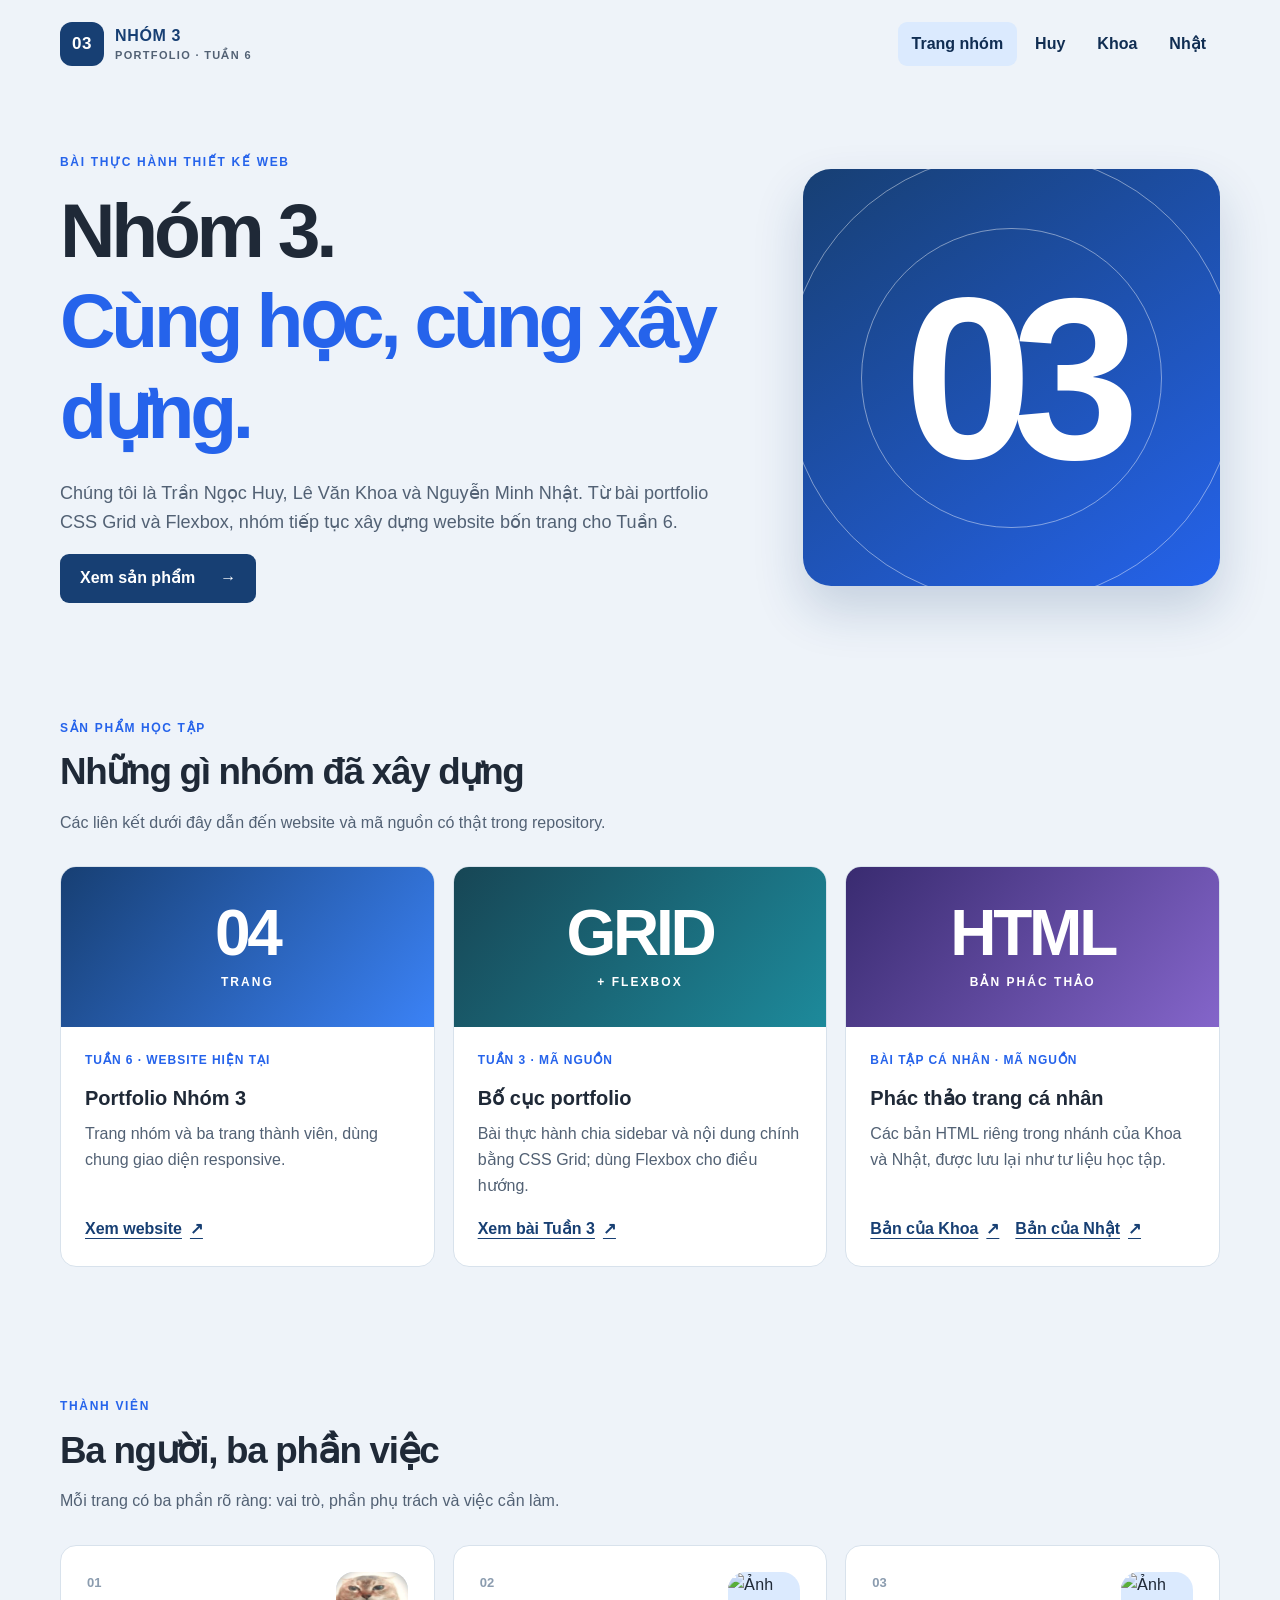
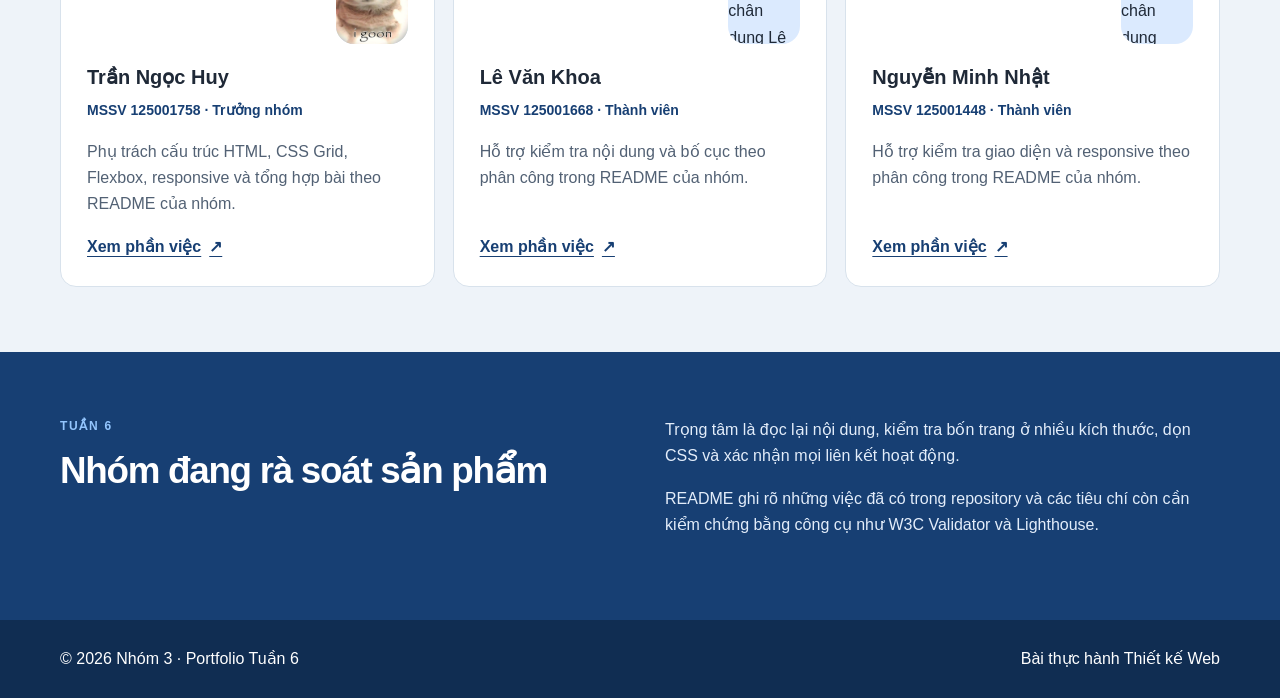
==== commit f3977a91: "Xong phần nhóm" ====
--- a/index.html
+++ b/index.html
@@ -4,20 +4,142 @@
   <meta charset="utf-8">
   <meta name="viewport" content="width=device-width, initial-scale=1">
   <meta name="theme-color" content="#173f73">
-  <meta name="description" content="Giới thiệu Nhóm 3 và ba thành viên trong bài thực hành Portfolio Tuần 6.">
+  <meta name="description" content="Nhóm 3, ba thành viên và các sản phẩm học tập trong Portfolio Tuần 6.">
   <title>Nhóm 3 | Portfolio — Tuần 6</title>
   <link rel="icon" href="favicon.svg" type="image/svg+xml">
   <link rel="stylesheet" href="style.css">
   <script src="script.js" defer></script>
 </head>
 <body>
-<a class="skip-link" href="#main">Bỏ qua điều hướng</a>
-<header class="site-header container"><a class="brand" href="index.html"><span class="brand-mark">03</span><span>NHÓM 3<small>PORTFOLIO · TUẦN 6</small></span></a><button class="menu-toggle" type="button" aria-controls="primary-navigation" aria-expanded="false">☰ <span>Menu</span></button><nav id="primary-navigation" aria-label="Điều hướng chính"><ul class="nav-list"><li><a href="index.html" aria-current="page">Trang nhóm</a></li><li><a href="huy.html">Huy</a></li><li><a href="khoa.html">Khoa</a></li><li><a href="nhat.html">Nhật</a></li></ul></nav></header>
-<main id="main">
-  <section class="hero container"><div><p class="eyebrow">BÀI THỰC HÀNH THIẾT KẾ WEB</p><h1>Nhóm 3.<br><span>Cùng học, cùng xây dựng.</span></h1><p class="hero-copy">Đây là không gian giới thiệu Nhóm 3 và ba thành viên: Trần Ngọc Huy, Lê Văn Khoa và Nguyễn Minh Nhật. Website phát triển từ portfolio của nhóm qua các bài thực hành, với trọng tâm Tuần 6 là rà soát giao diện và trải nghiệm sử dụng.</p><a class="button" href="#members">Gặp các thành viên <span aria-hidden="true">→</span></a></div><div class="hero-art" aria-hidden="true"><span>03</span><div class="orbit orbit-one"></div><div class="orbit orbit-two"></div></div></section>
-  <section class="section container" id="members"><div class="section-heading"><p class="eyebrow">THÀNH VIÊN</p><h2>Ba người, một nhóm</h2><p>Mỗi trang cá nhân ghi lại vai trò và phần việc đã có trong tài liệu nhóm.</p></div><div class="people-grid"><article class="person-card"><div class="person-top"><span class="person-number">01</span><span class="avatar" aria-hidden="true">H</span></div><h3>Trần Ngọc Huy</h3><p class="student-id">MSSV 125001758 · Trưởng nhóm</p><p>Phụ trách cấu trúc HTML, bố cục CSS Grid và Flexbox, responsive và tổng hợp bài.</p><a class="text-link" href="huy.html" aria-label="Xem trang của Trần Ngọc Huy">Xem trang cá nhân <span aria-hidden="true">↗</span></a></article><article class="person-card"><div class="person-top"><span class="person-number">02</span><span class="avatar" aria-hidden="true">K</span></div><h3>Lê Văn Khoa</h3><p class="student-id">MSSV 125001668 · Thành viên</p><p>Hỗ trợ kiểm tra nội dung và bố cục của bài thực hành.</p><a class="text-link" href="khoa.html" aria-label="Xem trang của Lê Văn Khoa">Xem trang cá nhân <span aria-hidden="true">↗</span></a></article><article class="person-card"><div class="person-top"><span class="person-number">03</span><span class="avatar" aria-hidden="true">N</span></div><h3>Nguyễn Minh Nhật</h3><p class="student-id">MSSV 125001448 · Thành viên</p><p>Hỗ trợ kiểm tra giao diện và khả năng hiển thị trên nhiều màn hình.</p><a class="text-link" href="nhat.html" aria-label="Xem trang của Nguyễn Minh Nhật">Xem trang cá nhân <span aria-hidden="true">↗</span></a></article></div></section>
-  <section class="section section-band"><div class="container two-col"><div><p class="eyebrow">DỰ ÁN HỌC TẬP</p><h2>Portfolio phát triển theo từng tuần</h2></div><div><p>Nhóm bắt đầu từ cấu trúc HTML, sau đó áp dụng CSS Grid, Flexbox và responsive. Ở Tuần 6, nhóm rà soát tính dễ đọc, điều hướng, hiệu ứng vừa đủ và mã nguồn.</p><p>Website hiện có bốn trang HTML dùng chung một tệp CSS và một đoạn JavaScript nhỏ cho menu điện thoại. Không cần tài khoản hoặc dịch vụ ngoài để xem nội dung.</p></div></div></section>
-  <section class="section container"><div class="section-heading"><p class="eyebrow">TUẦN 6</p><h2>Những điều nhóm đang thực hành</h2></div><div class="step-grid"><article><span>01</span><h3>Kiểm tra giao diện</h3><p>Đọc lại nội dung và quan sát bố cục trên màn hình rộng, hẹp.</p></article><article><span>02</span><h3>Sắp xếp CSS</h3><p>Dùng màu và khoảng cách thống nhất, tránh những quy tắc lặp không cần thiết.</p></article><article><span>03</span><h3>Chia sẻ sản phẩm</h3><p>Liên kết giữa trang nhóm và từng thành viên, cập nhật mã nguồn lên GitHub.</p></article></div></section>
-</main>
-<footer class="site-footer"><div class="container footer-inner"><p>© 2026 Nhóm 3 · Portfolio Tuần 6</p><p>Bài thực hành Thiết kế Web</p></div></footer>
-</body></html>
+  <a class="skip-link" href="#main">Bỏ qua điều hướng</a>
+  <header class="site-header container">
+    <a class="brand" href="index.html">
+      <span class="brand-mark">03</span>
+      <span>NHÓM 3<small>PORTFOLIO · TUẦN 6</small></span>
+    </a>
+    <button class="menu-toggle" type="button" aria-controls="primary-navigation" aria-expanded="false">☰ <span>Menu</span></button>
+    <nav id="primary-navigation" aria-label="Điều hướng chính">
+      <ul class="nav-list">
+        <li><a href="index.html" aria-current="page">Trang nhóm</a></li>
+        <li><a href="huy.html">Huy</a></li>
+        <li><a href="khoa.html">Khoa</a></li>
+        <li><a href="nhat.html">Nhật</a></li>
+      </ul>
+    </nav>
+  </header>
+  <main id="main">
+    <section class="hero container">
+      <div>
+        <p class="eyebrow">BÀI THỰC HÀNH THIẾT KẾ WEB</p>
+        <h1>Nhóm 3.<br><span>Cùng học, cùng xây dựng.</span></h1>
+        <p class="hero-copy">Chúng tôi là Trần Ngọc Huy, Lê Văn Khoa và Nguyễn Minh Nhật. Từ bài portfolio CSS Grid và Flexbox, nhóm tiếp tục xây dựng website bốn trang cho Tuần 6.</p>
+        <a class="button" href="#work">Xem sản phẩm <span aria-hidden="true">→</span></a>
+      </div>
+      <div class="hero-art" aria-hidden="true">
+        <span>03</span>
+        <div class="orbit orbit-one"></div>
+        <div class="orbit orbit-two"></div>
+      </div>
+    </section>
+
+    <section class="section container work-section" id="work">
+      <div class="section-heading">
+        <p class="eyebrow">SẢN PHẨM HỌC TẬP</p>
+        <h2>Những gì nhóm đã xây dựng</h2>
+        <p>Các liên kết dưới đây dẫn đến website và mã nguồn có thật trong repository.</p>
+      </div>
+      <div class="work-grid">
+        <article class="work-card">
+          <div class="work-preview preview-current" aria-hidden="true"><span>04</span><small>TRANG</small></div>
+          <div class="work-body">
+            <p class="work-label">TUẦN 6 · WEBSITE HIỆN TẠI</p>
+            <h3>Portfolio Nhóm 3</h3>
+            <p>Trang nhóm và ba trang thành viên, dùng chung giao diện responsive.</p>
+            <a class="text-link" href="https://tranngochuyc-cyber.github.io/nhom3/">Xem website <span aria-hidden="true">↗</span></a>
+          </div>
+        </article>
+        <article class="work-card">
+          <div class="work-preview preview-grid" aria-hidden="true"><span>GRID</span><small>+ FLEXBOX</small></div>
+          <div class="work-body">
+            <p class="work-label">TUẦN 3 · MÃ NGUỒN</p>
+            <h3>Bố cục portfolio</h3>
+            <p>Bài thực hành chia sidebar và nội dung chính bằng CSS Grid; dùng Flexbox cho điều hướng.</p>
+            <a class="text-link" href="https://github.com/tranngochuyc-cyber/nhom3/tree/1eaa0d9/BT_tuan3_css_grid">Xem bài Tuần 3 <span aria-hidden="true">↗</span></a>
+          </div>
+        </article>
+        <article class="work-card">
+          <div class="work-preview preview-drafts" aria-hidden="true"><span>HTML</span><small>BẢN PHÁC THẢO</small></div>
+          <div class="work-body">
+            <p class="work-label">BÀI TẬP CÁ NHÂN · MÃ NGUỒN</p>
+            <h3>Phác thảo trang cá nhân</h3>
+            <p>Các bản HTML riêng trong nhánh của Khoa và Nhật, được lưu lại như tư liệu học tập.</p>
+            <div class="work-links">
+              <a class="text-link" href="https://github.com/tranngochuyc-cyber/nhom3/tree/Khoa_Le">Bản của Khoa <span aria-hidden="true">↗</span></a>
+              <a class="text-link" href="https://github.com/tranngochuyc-cyber/nhom3/tree/nhat-portfolio">Bản của Nhật <span aria-hidden="true">↗</span></a>
+            </div>
+          </div>
+        </article>
+      </div>
+    </section>
+
+    <section class="section container" id="members">
+      <div class="section-heading">
+        <p class="eyebrow">THÀNH VIÊN</p>
+        <h2>Ba người, ba phần việc</h2>
+        <p>Mỗi trang có ba phần rõ ràng: vai trò, phần phụ trách và việc cần làm.</p>
+      </div>
+      <div class="people-grid">
+        <!-- Thành viên 1: Trần Ngọc Huy -->
+        <article class="person-card">
+          <div class="person-top">
+            <span class="person-number">01</span>
+            <img class="avatar person-photo" src="assets/huy.jpg" alt="Ảnh đại diện nhóm chọn cho Trần Ngọc Huy: mèo màu nâu" width="72" height="72" loading="lazy">
+          </div>
+          <h3>Trần Ngọc Huy</h3>
+          <p class="student-id">MSSV 125001758 · Trưởng nhóm</p>
+          <p>Phụ trách cấu trúc HTML, CSS Grid, Flexbox, responsive và tổng hợp bài theo README của nhóm.</p>
+          <a class="text-link" href="huy.html" aria-label="Xem trang của Trần Ngọc Huy">Xem phần việc <span aria-hidden="true">↗</span></a>
+        </article>
+        <!-- Thành viên 2: Lê Văn Khoa -->
+        <article class="person-card">
+          <div class="person-top">
+            <span class="person-number">02</span>
+            <img class="avatar person-photo" src="assets/khoa.png" alt="Ảnh chân dung Lê Văn Khoa do nhóm cung cấp" width="72" height="72" loading="lazy">
+          </div>
+          <h3>Lê Văn Khoa</h3>
+          <p class="student-id">MSSV 125001668 · Thành viên</p>
+          <p>Hỗ trợ kiểm tra nội dung và bố cục theo phân công trong README của nhóm.</p>
+          <a class="text-link" href="khoa.html" aria-label="Xem trang của Lê Văn Khoa">Xem phần việc <span aria-hidden="true">↗</span></a>
+        </article>
+        <!-- Thành viên 3: Nguyễn Minh Nhật -->
+        <article class="person-card">
+          <div class="person-top">
+            <span class="person-number">03</span>
+            <img class="avatar person-photo" src="assets/nhat.png" alt="Ảnh chân dung Nguyễn Minh Nhật do nhóm cung cấp" width="72" height="72" loading="lazy">
+          </div>
+          <h3>Nguyễn Minh Nhật</h3>
+          <p class="student-id">MSSV 125001448 · Thành viên</p>
+          <p>Hỗ trợ kiểm tra giao diện và responsive theo phân công trong README của nhóm.</p>
+          <a class="text-link" href="nhat.html" aria-label="Xem trang của Nguyễn Minh Nhật">Xem phần việc <span aria-hidden="true">↗</span></a>
+        </article>
+      </div>
+    </section>
+
+    <section class="section section-band">
+      <div class="container two-col">
+        <div><p class="eyebrow">TUẦN 6</p><h2>Nhóm đang rà soát sản phẩm</h2></div>
+        <div>
+          <p>Trọng tâm là đọc lại nội dung, kiểm tra bốn trang ở nhiều kích thước, dọn CSS và xác nhận mọi liên kết hoạt động.</p>
+          <p>README ghi rõ những việc đã có trong repository và các tiêu chí còn cần kiểm chứng bằng công cụ như W3C Validator và Lighthouse.</p>
+        </div>
+      </div>
+    </section>
+  </main>
+  <footer class="site-footer">
+    <div class="container footer-inner">
+      <p>© 2026 Nhóm 3 · Portfolio Tuần 6</p>
+      <p>Bài thực hành Thiết kế Web</p>
+    </div>
+  </footer>
+</body>
+</html>
--- a/style.css
+++ b/style.css
@@ -46,15 +46,32 @@
 .section-heading { max-width: 650px; margin-bottom: 30px; }
 .section-heading > p:last-child { color: var(--muted); }
 .people-grid, .step-grid { display: grid; grid-template-columns: repeat(3, minmax(0, 1fr)); gap: 18px; }
-.person-card, .step-grid article, .panel, .aside-card { background: var(--paper); border: 1px solid var(--line); border-radius: 16px; }
+.person-card, .step-grid article, .panel, .aside-card, .work-card { background: var(--paper); border: 1px solid var(--line); border-radius: 16px; }
 .person-card { display: flex; flex-direction: column; min-height: 330px; padding: 26px; }
 .person-card > p { color: var(--muted); }
 .person-top { display: flex; justify-content: space-between; align-items: start; margin-bottom: 22px; }
 .person-number { color: #8b9caf; font-size: 13px; font-weight: 700; }
-.avatar { width: 72px; height: 72px; display: grid; place-items: center; border-radius: 18px; background: #dbeafe; color: var(--navy); font-size: 32px; font-weight: 800; }
+.avatar { width: 72px; height: 72px; border-radius: 18px; background: #dbeafe; }
+.person-photo { display: block; object-fit: cover; object-position: center 28%; }
 .person-card .student-id { color: var(--navy); font-size: 14px; font-weight: 700; }
 .text-link { display: inline-flex; align-items: center; gap: 8px; margin-top: auto; color: var(--navy); font-weight: 800; text-underline-offset: 4px; }
 .text-link:hover { color: var(--blue); }
+
+/* Sản phẩm có thật trong repository */
+.work-section { padding-top: 30px; }
+.work-grid { display: grid; grid-template-columns: repeat(3, minmax(0, 1fr)); gap: 18px; }
+.work-card { display: flex; flex-direction: column; overflow: hidden; }
+.work-preview { min-height: 160px; display: flex; flex-direction: column; align-items: center; justify-content: center; color: white; }
+.work-preview span { font-size: clamp(2.3rem, 5vw, 4rem); font-weight: 800; letter-spacing: -.05em; line-height: 1; }
+.work-preview small { margin-top: 8px; font-size: 12px; font-weight: 800; letter-spacing: .17em; }
+.preview-current { background: linear-gradient(130deg, #173f73, #3b82f6); }
+.preview-grid { background: linear-gradient(130deg, #174655, #1d8a9b); }
+.preview-drafts { background: linear-gradient(130deg, #392b70, #8465ca); }
+.work-body { display: flex; flex: 1; flex-direction: column; padding: 24px; }
+.work-body > p:not(.work-label) { color: var(--muted); }
+.work-label { color: var(--blue); font-size: 12px; font-weight: 800; letter-spacing: .08em; }
+.work-links { display: flex; flex-wrap: wrap; gap: 8px 16px; margin-top: auto; }
+.work-links .text-link { margin-top: 0; }
 .section-band { background: var(--navy); color: white; }
 .section-band .eyebrow { color: #93c5fd; }
 .section-band p { color: #e3edfa; }
@@ -68,7 +85,9 @@
 .back-link { display: inline-block; margin-bottom: 48px; color: var(--navy); font-weight: 700; text-decoration: none; }
 .back-link:hover { text-decoration: underline; }
 .profile-meta { color: var(--blue); font-weight: 700; }
-.profile-monogram { flex: 0 0 240px; width: 240px; height: 240px; display: grid; place-items: center; border-radius: 28px; background: linear-gradient(145deg, var(--navy), var(--blue)); color: white; font-size: 130px; font-weight: 800; box-shadow: 0 24px 50px #173f7330; }
+.profile-portrait { flex: 0 0 240px; width: 240px; margin: 0; }
+.profile-portrait img { display: block; width: 100%; aspect-ratio: 1; height: auto; object-fit: cover; object-position: center 28%; border-radius: 28px; box-shadow: 0 24px 50px #173f7330; }
+.profile-portrait figcaption { margin-top: 9px; color: var(--muted); font-size: 13px; text-align: center; }
 .profile-layout { display: grid; grid-template-columns: minmax(0, 2fr) minmax(260px, 1fr); align-items: start; gap: 20px; }
 .profile-main { display: grid; gap: 20px; }
 .panel, .aside-card { padding: 28px; }
@@ -76,6 +95,7 @@
 .task-list { padding-left: 26px; margin: 0; }
 .task-list li { padding: 5px 0 5px 8px; }
 .profile-aside { display: grid; gap: 20px; }
+.aside-button { width: 100%; }
 .aside-card h2 { font-size: 1.25rem; }
 dl { margin: 0; }
 dt { color: var(--muted); font-size: 13px; }
@@ -94,9 +114,9 @@
 @media (max-width: 850px) {
   .hero { grid-template-columns: 1fr; min-height: 0; gap: 35px; padding-block: 45px 60px; }
   .hero-art { width: min(100%, 420px); aspect-ratio: 1.5; }
-  .people-grid, .step-grid { grid-template-columns: 1fr 1fr; }
+  .people-grid, .step-grid, .work-grid { grid-template-columns: 1fr 1fr; }
   .two-col { gap: 24px; }
-  .profile-monogram { flex-basis: 190px; width: 190px; height: 190px; font-size: 100px; }
+  .profile-portrait { flex-basis: 190px; width: 190px; }
 }
 @media (max-width: 680px) {
   body { font-size: 15px; }
@@ -112,17 +132,19 @@
   .hero-art { aspect-ratio: 1.7; }
   .hero-art > span { font-size: 8rem; }
   .section { padding-block: 48px; }
-  .people-grid, .step-grid, .two-col, .profile-layout { grid-template-columns: 1fr; }
+  .people-grid, .step-grid, .work-grid, .two-col, .profile-layout { grid-template-columns: 1fr; }
   .person-card { min-height: 0; }
   .profile-hero { align-items: start; padding-block: 42px 36px; }
-  .profile-monogram { flex: 0 0 90px; width: 90px; height: 90px; border-radius: 18px; font-size: 50px; }
+  .profile-portrait { flex: 0 0 110px; width: 110px; }
+  .profile-portrait img { border-radius: 18px; }
+  .profile-portrait figcaption { font-size: 11px; }
   .profile-hero h1 { font-size: clamp(2rem, 9vw, 3.2rem); }
   .back-link { margin-bottom: 28px; }
   .footer-inner { flex-direction: column; }
 }
 @media (max-width: 390px) {
   .profile-hero { flex-direction: column-reverse; }
-  .profile-monogram { flex: none; }
+  .profile-portrait { flex: none; }
 }
 @media (prefers-reduced-motion: reduce) {
   html { scroll-behavior: auto; }
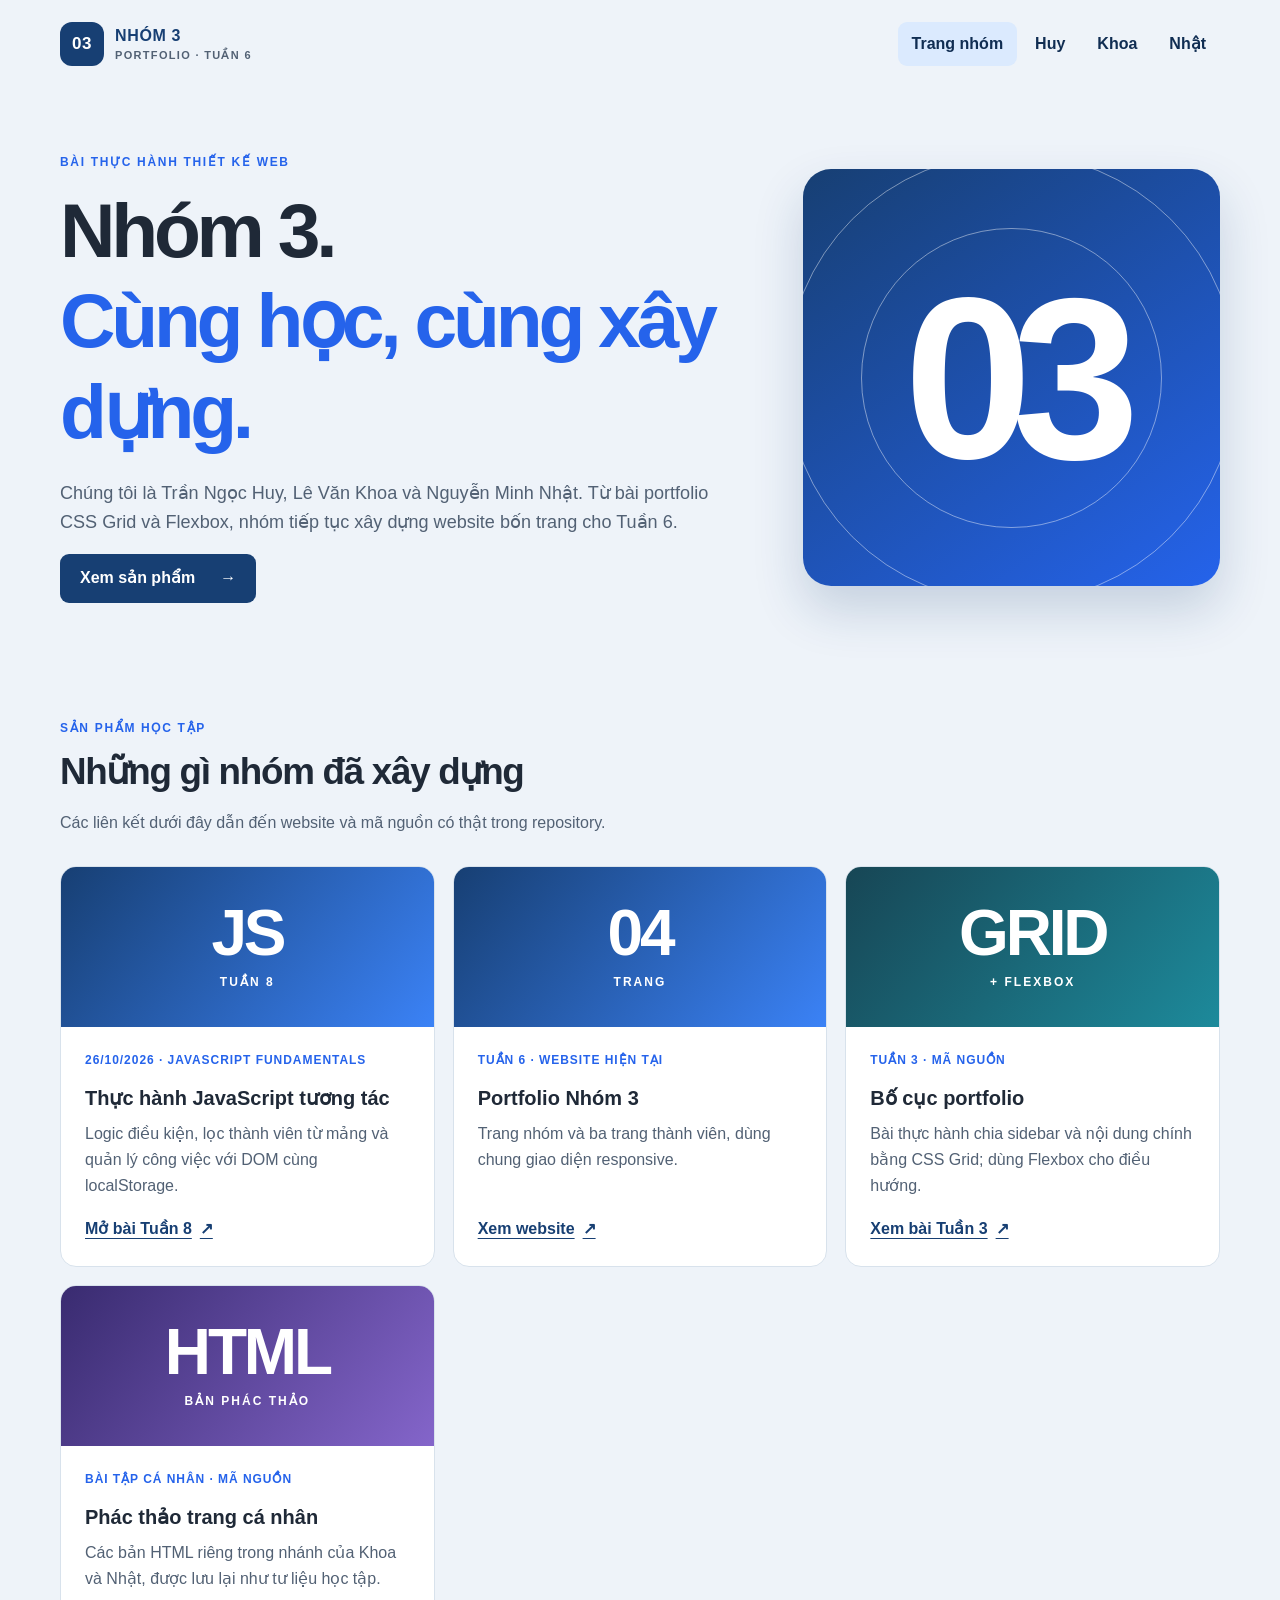
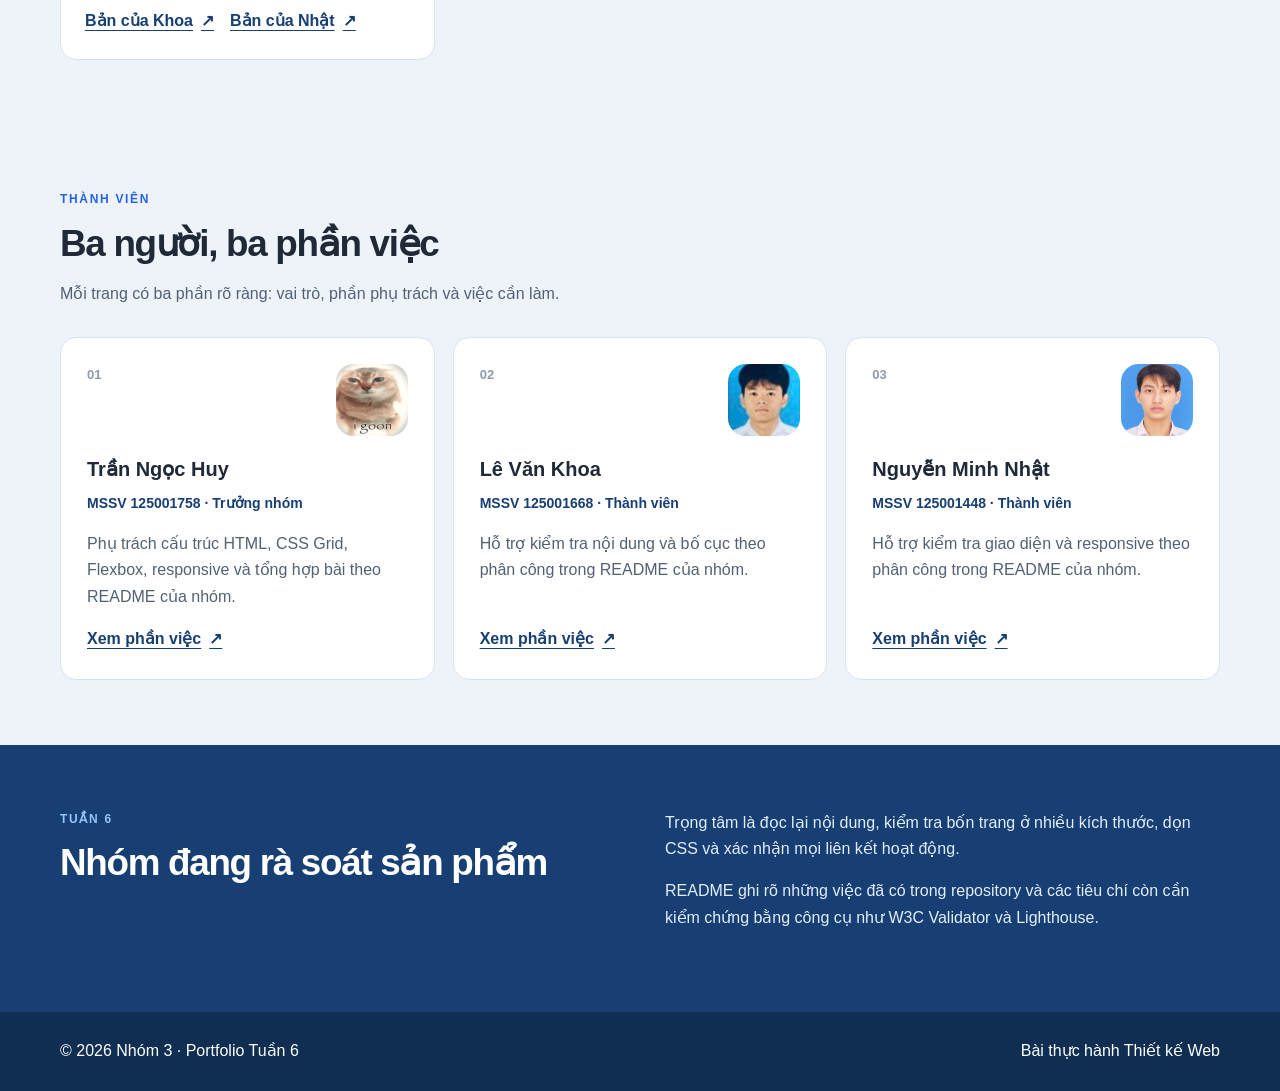
==== commit eec799a9: "feat(tuan-08): them bai thuc hanh JavaScript ngay 26-10-2026" ====
--- a/index.html
+++ b/index.html
@@ -49,6 +49,16 @@
         <p>Các liên kết dưới đây dẫn đến website và mã nguồn có thật trong repository.</p>
       </div>
       <div class="work-grid">
+        <article class="work-card">
+          <div class="work-preview preview-current" aria-hidden="true"><span>JS</span><small>TUẦN 8</small></div>
+          <div class="work-body">
+            <p class="work-label">26/10/2026 · JAVASCRIPT FUNDAMENTALS</p>
+            <h3>Thực hành JavaScript tương tác</h3>
+            <p>Logic điều kiện, lọc thành viên từ mảng và quản lý công việc với DOM cùng localStorage.</p>
+            <a class="text-link" href="tuan-8/">Mở bài Tuần 8 <span aria-hidden="true">↗</span></a>
+          </div>
+        </article>
+
         <article class="work-card">
           <div class="work-preview preview-current" aria-hidden="true"><span>04</span><small>TRANG</small></div>
           <div class="work-body">
